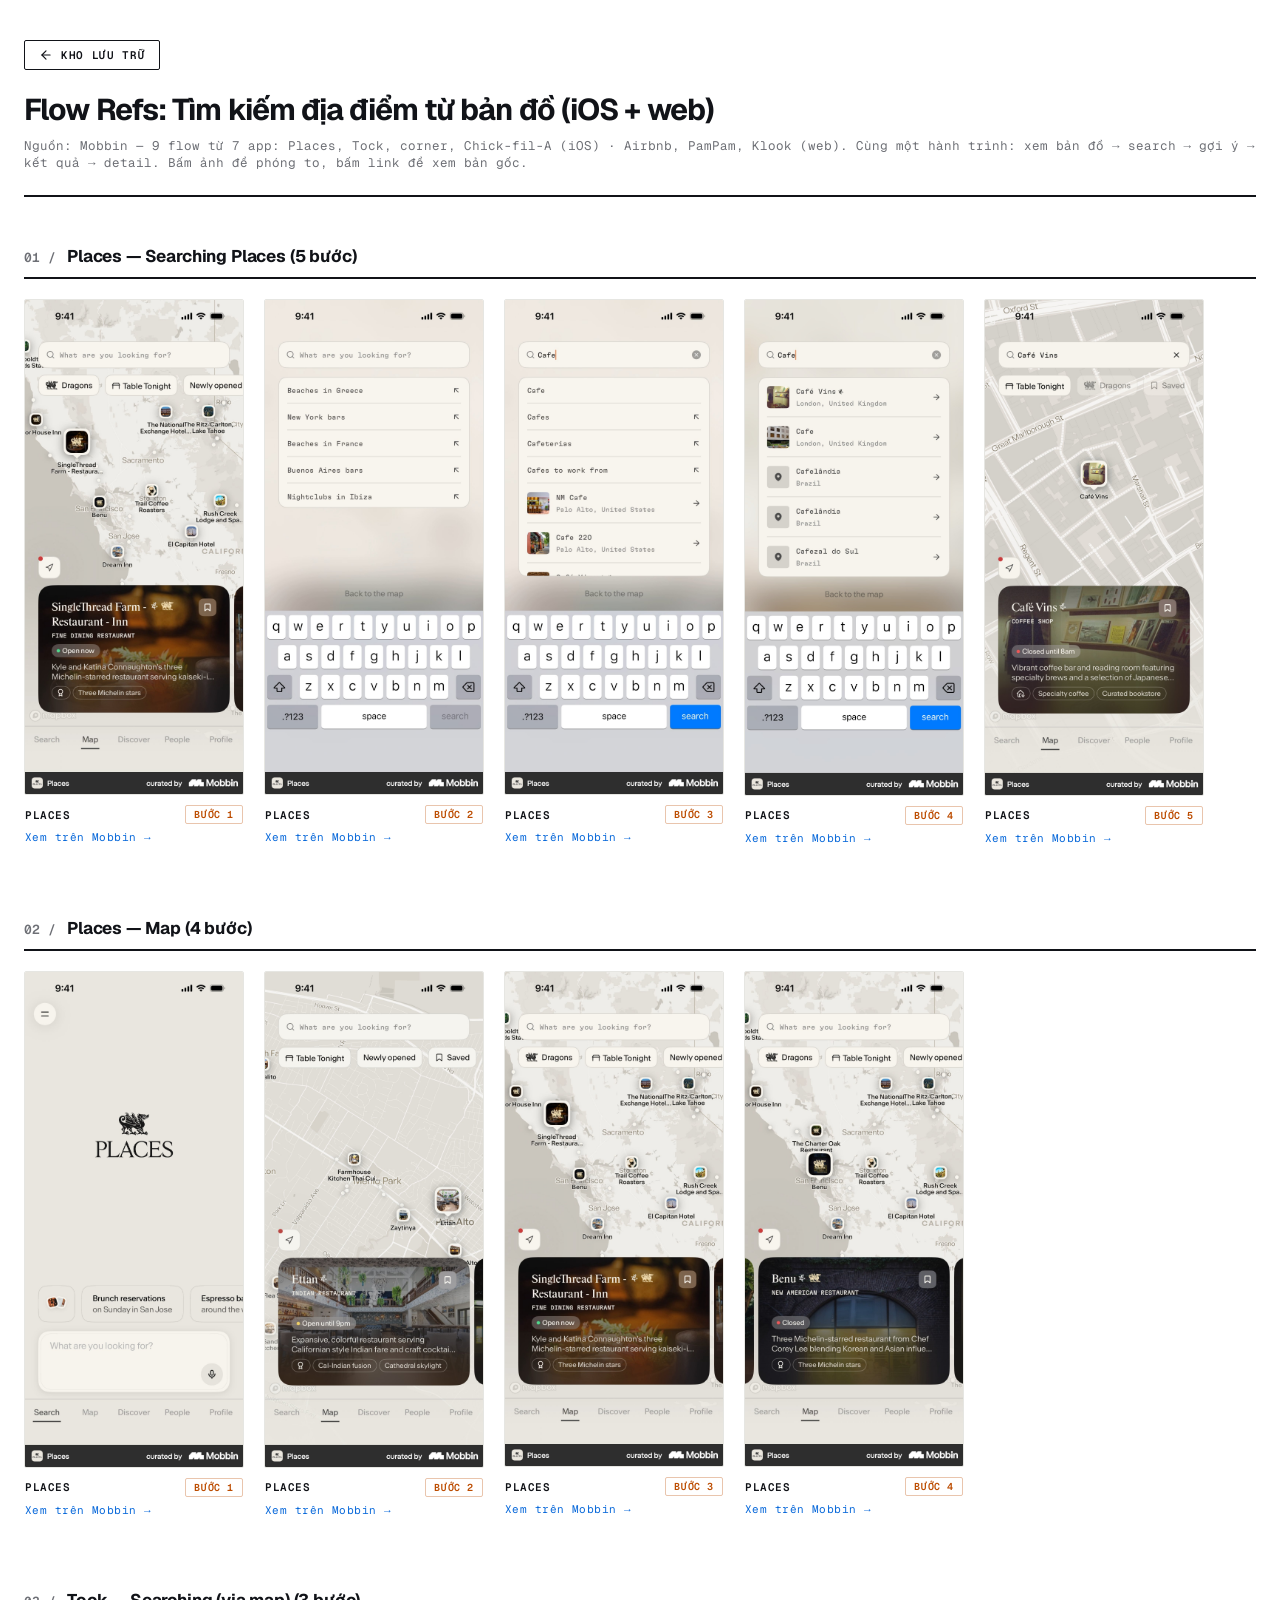
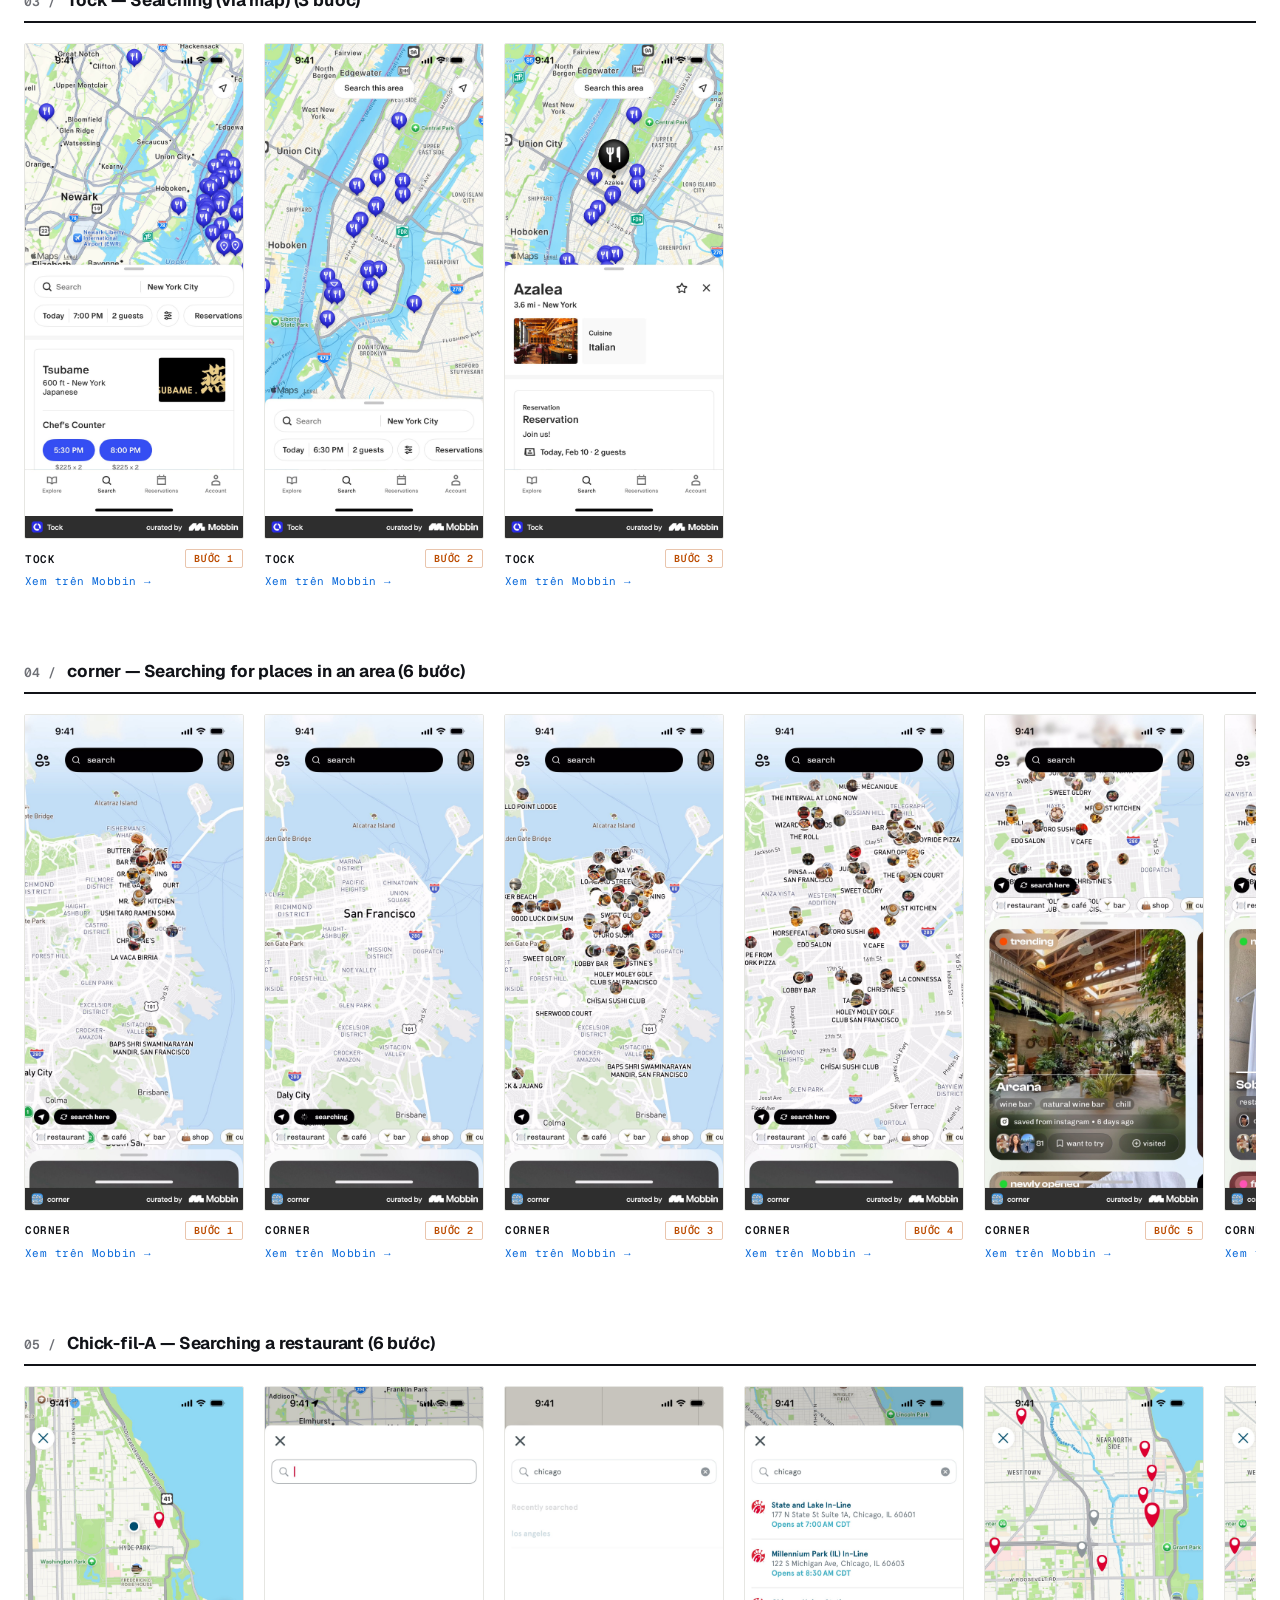
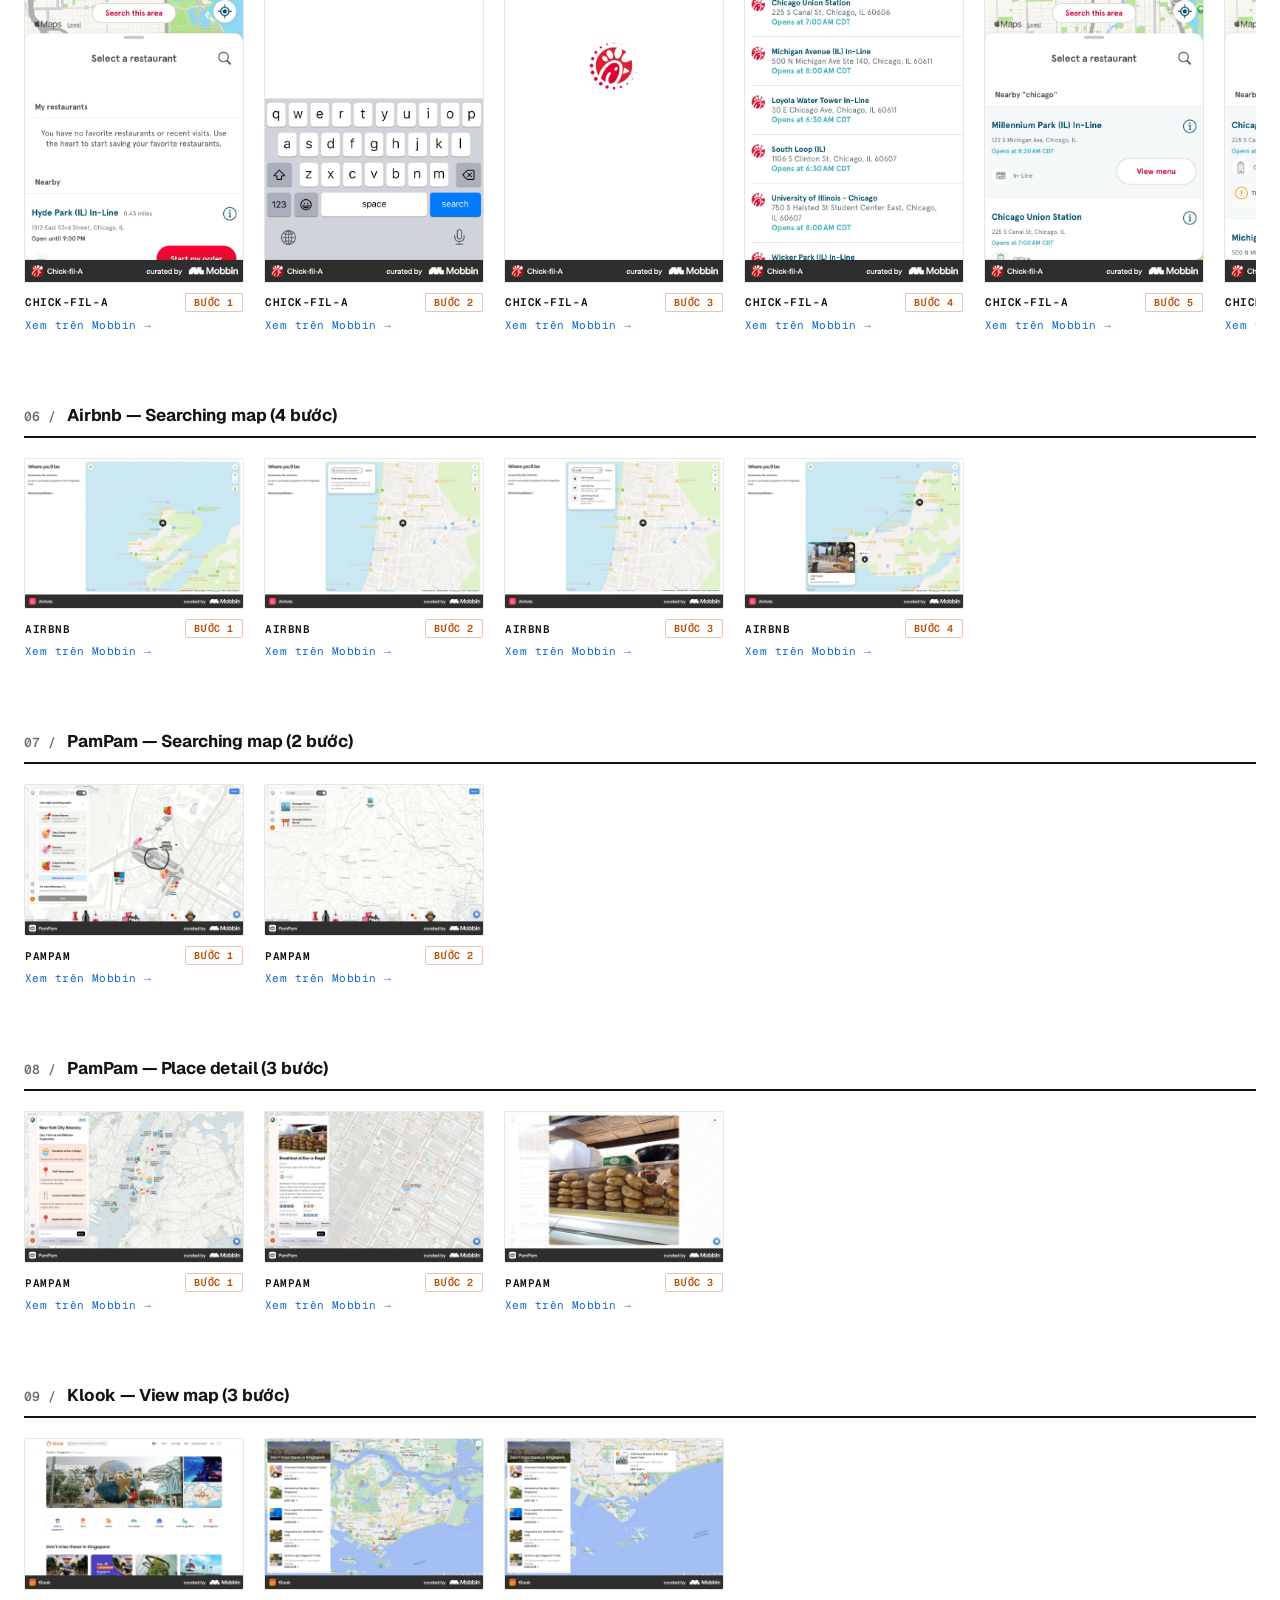
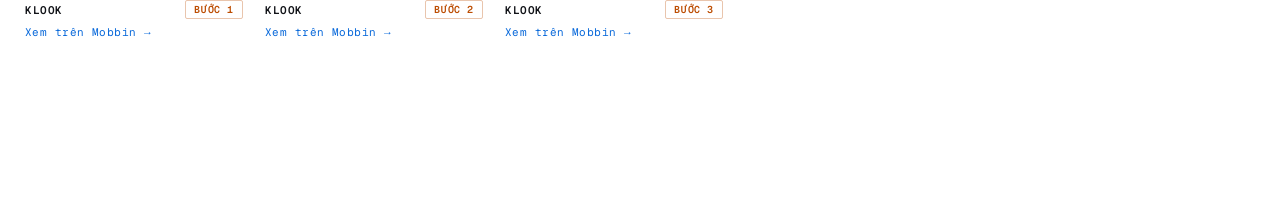
==== research/places-map-search.html @ 74c53319 "Final state — reference for step-by-step teaching branches Working Mobbin/component.gallery research" ====
<!doctype html>
<html lang="vi">
<head>
<meta charset="UTF-8" />
<title>Flow Refs: Tìm kiếm địa điểm từ bản đồ</title>
<meta name="viewport" content="width=device-width, initial-scale=1" />
<link rel="stylesheet" href="../assets/gallery.css" />
</head>
<body>
<header>
  <a class="back-link" href="../index.html"><svg class="icon" viewBox="0 0 24 24" width="14" height="14" fill="none" stroke="currentColor" stroke-width="2" stroke-linecap="round" stroke-linejoin="round" aria-hidden="true"><path d="m12 19-7-7 7-7"/><path d="M19 12H5"/></svg>Kho lưu trữ</a>
  <h1 id="page-title"></h1>
  <p id="page-subtitle"></p>
</header>
<main id="app"></main>

<script src="../assets/gallery.js"></script>
<script>
const DATA = {
  title: "Flow Refs: Tìm kiếm địa điểm từ bản đồ (iOS + web)",
  subtitle: "Nguồn: Mobbin — 9 flow từ 7 app: Places, Tock, corner, Chick-fil-A (iOS) · Airbnb, PamPam, Klook (web). Cùng một hành trình: xem bản đồ → search → gợi ý → kết quả → detail. Bấm ảnh để phóng to, bấm link để xem bản gốc.",
  sections: [
    {
      name: "Places — Searching Places (5 bước)",
      layout: "flow",
      items: [
        {
          app: "Places",
          platform: "ios",
          step: 1,
          image: "../assets/shots/places-map-search/01.webp",
          sourceImage: "https://mobbin.com/api/mcp/short/l3mSM3jq",
          url: "https://mobbin.com/flows/64e98700-11fe-4926-b935-60de08c0e195",
          alt: "Tab Map (California): search bar nổi trên bản đồ, chip filter (Dragons, Table Tonight, Newly opened), pin POI là ảnh thu nhỏ (nhà hàng, khách sạn, lodge), pin đang chọn phóng to, detail card SingleThread Farm (Open now, chip Three Michelin stars)"
        },
        {
          app: "Places",
          platform: "ios",
          step: 2,
          image: "../assets/shots/places-map-search/02.webp",
          sourceImage: "https://mobbin.com/api/mcp/short/1I5GxFfe",
          url: "https://mobbin.com/flows/64e98700-11fe-4926-b935-60de08c0e195",
          alt: "Bấm search (query trống): empty state gợi ý truy vấn kiểu du lịch (Beaches in Greece, New York bars, Nightclubs in Ibiza…), link «Back to the map», bàn phím hiện"
        },
        {
          app: "Places",
          platform: "ios",
          step: 3,
          image: "../assets/shots/places-map-search/03.webp",
          sourceImage: "https://mobbin.com/api/mcp/short/NM0ufIzV",
          url: "https://mobbin.com/flows/64e98700-11fe-4926-b935-60de08c0e195",
          alt: "Gõ «Cafe»: autocomplete chia 2 nhóm — hoàn tất truy vấn (Cafe, Cafes, Cafeterias, Cafes to work from) và địa điểm cụ thể có ảnh + địa chỉ (NM Cafe, Cafe 220 — Palo Alto)"
        },
        {
          app: "Places",
          platform: "ios",
          step: 4,
          image: "../assets/shots/places-map-search/04.webp",
          sourceImage: "https://mobbin.com/api/mcp/short/FET4WwEg",
          url: "https://mobbin.com/flows/64e98700-11fe-4926-b935-60de08c0e195",
          alt: "Tiếp tục gõ: kết quả place toàn cầu (Café Vins London, Cafe London, Cafelândia Brazil…) — place chưa có ảnh minh bạch bằng icon pin xám"
        },
        {
          app: "Places",
          platform: "ios",
          step: 5,
          image: "../assets/shots/places-map-search/05.webp",
          sourceImage: "https://mobbin.com/api/mcp/short/9Pf2R7ZT",
          url: "https://mobbin.com/flows/64e98700-11fe-4926-b935-60de08c0e195",
          alt: "Chọn Café Vins → map zoom về London, 1 pin ảnh duy nhất giữa map, detail card: COFFEE SHOP, Closed until 8am, mô tả, chip đặc điểm (Specialty coffee, Curated bookstore)"
        }
      ]
    },
    {
      name: "Places — Map (4 bước)",
      layout: "flow",
      items: [
        {
          app: "Places",
          platform: "ios",
          step: 1,
          image: "../assets/shots/places-map-search/06.webp",
          sourceImage: "https://mobbin.com/api/mcp/short/lXLiEimD",
          url: "https://mobbin.com/flows/00810ee1-3b0d-41d0-b5a5-5fd1883a571b",
          alt: "Tab Search của Places: logo chữ + rồng, chip gợi ý truy vấn (ảnh mini, «Brunch reservations on Sunday in San Jose», «Espresso bar…»), ô search lớn «What are you looking for?» kèm nút mic, tab dưới: Search / Map / Discover / People / Profile"
        },
        {
          app: "Places",
          platform: "ios",
          step: 2,
          image: "../assets/shots/places-map-search/07.webp",
          sourceImage: "https://mobbin.com/api/mcp/short/L6SNA5v4",
          url: "https://mobbin.com/flows/00810ee1-3b0d-41d0-b5a5-5fd1883a571b",
          alt: "Tab Map (Palo Alto): search bar nổi + chip Table Tonight / Newly opened / Saved, pin POI dạng ảnh thu nhỏ (Farmhouse Kitchen, Zaytinya), pin Ettan đang chọn phóng to, detail card Ettan (INDIAN RESTAURANT, Open until 9pm, chip Cal-Indian fusion / Cathedral skylight, bookmark)"
        },
        {
          app: "Places",
          platform: "ios",
          step: 3,
          image: "../assets/shots/places-map-search/08.webp",
          sourceImage: "https://mobbin.com/api/mcp/short/wDoM07iT",
          url: "https://mobbin.com/flows/00810ee1-3b0d-41d0-b5a5-5fd1883a571b",
          alt: "Map California: search bar, chip filter (Dragons, Table Tonight, Newly opened), pin POI ảnh thu nhỏ rải khắp vùng, detail card SingleThread Farm (Open now, chip Three Michelin stars) — cùng màn mở đầu flow Searching Places"
        },
        {
          app: "Places",
          platform: "ios",
          step: 4,
          image: "../assets/shots/places-map-search/09.webp",
          sourceImage: "https://mobbin.com/api/mcp/short/fX8eM3Al",
          url: "https://mobbin.com/flows/00810ee1-3b0d-41d0-b5a5-5fd1883a571b",
          alt: "Zoom out toàn California: pin ảnh từ Lake Tahoe tới vịnh SF (Harbor House Inn, The Ritz-Carlton Lake Tahoe, Rush Creek Lodge, El Capitan Hotel, Dream Inn…), pin Benu đang chọn (logo rồng), detail card Benu (NEW AMERICAN RESTAURANT, Closed, Three Michelin stars, bookmark)"
        }
      ]
    },
    {
      name: "Tock — Searching (via map) (3 bước)",
      layout: "flow",
      items: [
        {
          app: "Tock",
          platform: "ios",
          step: 1,
          image: "../assets/shots/places-map-search/10.webp",
          sourceImage: "https://mobbin.com/api/mcp/short/1W5UUc0L",
          url: "https://mobbin.com/flows/f788e41e-d5b1-4ad5-93d6-ffa99e0123e7",
          alt: "Map New York (Tock — app đặt bàn): pin xanh nhà hàng dày quanh Lower Manhattan/Jersey City, card đặt bàn Tsubame — Chef's Counter (500 Warren, New York) ở đáy"
        },
        {
          app: "Tock",
          platform: "ios",
          step: 2,
          image: "../assets/shots/places-map-search/11.webp",
          sourceImage: "https://mobbin.com/api/mcp/short/y11YO5vo",
          url: "https://mobbin.com/flows/f788e41e-d5b1-4ad5-93d6-ffa99e0123e7",
          alt: "Search trên map: search bar + filter Today · 6:30 PM · 2 guests · Reservations ở đáy, pill «Search this area» nổi trên map, pin vẫn hiện"
        },
        {
          app: "Tock",
          platform: "ios",
          step: 3,
          image: "../assets/shots/places-map-search/12.webp",
          sourceImage: "https://mobbin.com/api/mcp/short/ZtoQxNKE",
          url: "https://mobbin.com/flows/f788e41e-d5b1-4ad5-93d6-ffa99e0123e7",
          alt: "Chọn pin → detail Azalea (3.6 mi · New York, Cuisine: Italian) đè lên map: ảnh, block Reservation (Today, Feb 10 · 2 guests), pin đang chọn thành icon dao nĩa đen"
        }
      ]
    },
    {
      name: "corner — Searching for places in an area (6 bước)",
      layout: "flow",
      items: [
        {
          app: "corner",
          platform: "ios",
          step: 1,
          image: "../assets/shots/places-map-search/13.webp",
          sourceImage: "https://mobbin.com/api/mcp/short/5Gb4Em8N",
          url: "https://mobbin.com/flows/9a8a611c-986f-4cc1-86ce-362d0da15252",
          alt: "Map San Francisco (corner): search bar đen nổi trên map, pill «searching» có spinner (tự search theo vùng đang xem), chip category dưới đáy: restaurant / café / bar / shop / cultural"
        },
        {
          app: "corner",
          platform: "ios",
          step: 2,
          image: "../assets/shots/places-map-search/14.webp",
          sourceImage: "https://mobbin.com/api/mcp/short/UmDNsNUs",
          url: "https://mobbin.com/flows/9a8a611c-986f-4cc1-86ce-362d0da15252",
          alt: "Map phủ kín pin ảnh tròn của quán (Good Luck Dim Sum, Sweet Glory, Utoro Sushi, Lobby Bar, Chīsai Sushi Club…), cụm dày chồng lên nhau ở trung tâm, vẫn còn chip category đáy"
        },
        {
          app: "corner",
          platform: "ios",
          step: 3,
          image: "../assets/shots/places-map-search/15.webp",
          sourceImage: "https://mobbin.com/api/mcp/short/uvkv9Evk",
          url: "https://mobbin.com/flows/9a8a611c-986f-4cc1-86ce-362d0da15252",
          alt: "Zoom vào trung tâm SF: pin ảnh dày đặc kèm tên quán (The Interval at Long Now, Mister Jiu's Kitchen, La Connessa, Christine's…), pill «search here» hiện khi đã leo khỏi vùng kết quả"
        },
        {
          app: "corner",
          platform: "ios",
          step: 4,
          image: "../assets/shots/places-map-search/16.webp",
          sourceImage: "https://mobbin.com/api/mcp/short/5K2J5ekw",
          url: "https://mobbin.com/flows/9a8a611c-986f-4cc1-86ce-362d0da15252",
          alt: "Pan ra rìa (Daly City): map trống pin, pill «searching» spinner chạy lại — tự tìm theo vùng map vừa di chuyển tới"
        },
        {
          app: "corner",
          platform: "ios",
          step: 5,
          image: "../assets/shots/places-map-search/17.webp",
          sourceImage: "https://mobbin.com/api/mcp/short/Qvrdq1iS",
          url: "https://mobbin.com/flows/9a8a611c-986f-4cc1-86ce-362d0da15252",
          alt: "Chạm khu vực pin → bottom sheet lật thành feed card ảnh lớn: Arcana (badge trending, tag wine bar / natural wine bar / chill, «saved from instagram · 6 days ago», 81 người lưu, nút want to try / visited), map + «search here» còn trên đầu"
        },
        {
          app: "corner",
          platform: "ios",
          step: 6,
          image: "../assets/shots/places-map-search/18.webp",
          sourceImage: "https://mobbin.com/api/mcp/short/VahTy4Il",
          url: "https://mobbin.com/flows/9a8a611c-986f-4cc1-86ce-362d0da15252",
          alt: "Vuốt ngang feed: card Sobakatsu (badge newly opened, tag restaurant, «discovered by stokebuilder · last week», 92 lượt lưu, want to try / visited), card kế tiếp «from friends» hé bên phải"
        }
      ]
    },
    {
      name: "Chick-fil-A — Searching a restaurant (6 bước)",
      layout: "flow",
      items: [
        {
          app: "Chick-fil-A",
          platform: "ios",
          step: 1,
          image: "../assets/shots/places-map-search/19.webp",
          sourceImage: "https://mobbin.com/api/mcp/short/yKggWPRk",
          url: "https://mobbin.com/flows/6e93bf2c-daaa-4278-b119-e0283d33b4b6",
          alt: "Map Hyde Park, Chicago: pill «Search this area» + nút locate, bottom sheet «Select a restaurant» — My restaurants (empty: dùng trái tim để lưu quán quen), Nearby: Hyde Park (IL) In-Line — 0.43 miles, Open until 9:00 PM, nút đỏ Start my order"
        },
        {
          app: "Chick-fil-A",
          platform: "ios",
          step: 2,
          image: "../assets/shots/places-map-search/20.webp",
          sourceImage: "https://mobbin.com/api/mcp/short/1xaNdnwu",
          url: "https://mobbin.com/flows/6e93bf2c-daaa-4278-b119-e0283d33b4b6",
          alt: "Bấm search: ô tìm kiếm trống + bàn phím đè lên sheet, map vẫn lộ phía sau"
        },
        {
          app: "Chick-fil-A",
          platform: "ios",
          step: 3,
          image: "../assets/shots/places-map-search/21.webp",
          sourceImage: "https://mobbin.com/api/mcp/short/voKQ21m3",
          url: "https://mobbin.com/flows/6e93bf2c-daaa-4278-b119-e0283d33b4b6",
          alt: "Gõ «chicago»: state đang tải — logo Chick-fil-A giữa màn, query trong ô search, chưa có kết quả"
        },
        {
          app: "Chick-fil-A",
          platform: "ios",
          step: 4,
          image: "../assets/shots/places-map-search/22.webp",
          sourceImage: "https://mobbin.com/api/mcp/short/pbZiLTtT",
          url: "https://mobbin.com/flows/6e93bf2c-daaa-4278-b119-e0283d33b4b6",
          alt: "Kết quả: danh sách chi nhánh Chicago (State and Lake In-Line, Millennium Park, Union Station, Michigan Avenue, Loyola Water Tower, South Loop, University of Illinois, Wicker Park) — mỗi dòng địa chỉ + giờ «Opens at … CDT»"
        },
        {
          app: "Chick-fil-A",
          platform: "ios",
          step: 5,
          image: "../assets/shots/places-map-search/23.webp",
          sourceImage: "https://mobbin.com/api/mcp/short/Ab2YtBvZ",
          url: "https://mobbin.com/flows/6e93bf2c-daaa-4278-b119-e0283d33b4b6",
          alt: "Chọn pin trên map → sheet «Select a restaurant»: Millennium Park (IL) In-Line (địa chỉ, Opens at 8:30 AM CDT, loại In-Line) nổi bật với nút View menu; các chi nhánh khác bên dưới"
        },
        {
          app: "Chick-fil-A",
          platform: "ios",
          step: 6,
          image: "../assets/shots/places-map-search/24.webp",
          sourceImage: "https://mobbin.com/api/mcp/short/6BcViS9k",
          url: "https://mobbin.com/flows/6e93bf2c-daaa-4278-b119-e0283d33b4b6",
          alt: "Chọn nhầm pin xám (Chicago Union Station): tooltip «This restaurant does not offer Chick-fil-A One®» trên map + banner cảnh báo vàng ngay trong card — state xử lý place không khả dụng"
        }
      ]
    },
    {
      name: "Airbnb — Searching map (4 bước)",
      layout: "flow",
      items: [
        {
          app: "Airbnb",
          platform: "web",
          step: 1,
          image: "../assets/shots/places-map-search/25.webp",
          sourceImage: "https://mobbin.com/api/mcp/short/2VyDd7ys",
          url: "https://mobbin.com/flows/06a328b8-1986-4745-964d-59560bc5710c",
          alt: "«Where you'll be» (web): map zoom rộng thấy Nusa Lembongan + Ceningan + Penida (Bali) — pin nhà tròn đen ở Jungutbatu, nhãn POI theo loại (cafe/restaurant cam, beach xanh, photo point tím), panel trái: mô tả khu vực + Show Host guidebook, control zoom/locate phải"
        },
        {
          app: "Airbnb",
          platform: "web",
          step: 2,
          image: "../assets/shots/places-map-search/26.webp",
          sourceImage: "https://mobbin.com/api/mcp/short/01CXUzlG",
          url: "https://mobbin.com/flows/06a328b8-1986-4745-964d-59560bc5710c",
          alt: "Bấm search trên map: popup «Find a place or address» + Cancel, empty state «Find a place on the map» (thêm restaurant/landmark vào map để tham khảo); map zoom vào street-level quanh nhà"
        },
        {
          app: "Airbnb",
          platform: "web",
          step: 3,
          image: "../assets/shots/places-map-search/27.webp",
          sourceImage: "https://mobbin.com/api/mcp/short/WECLJ2t0",
          url: "https://mobbin.com/flows/06a328b8-1986-4745-964d-59560bc5710c",
          alt: "Gõ «cafe»: popup gợi ý place (Cafe Pandan — Jungutbatu, Café del Mar — Canggu, Cafe Pantai Nusa Lembongan) với icon loại hình + địa chỉ, map phía sau vẫn sync nhãn quán"
        },
        {
          "app": "Airbnb",
          "platform": "web",
          step: 4,
          image: "../assets/shots/places-map-search/28.webp",
          sourceImage: "https://mobbin.com/api/mcp/short/8k2VWe3t",
          url: "https://mobbin.com/flows/06a328b8-1986-4745-964d-59560bc5710c",
          alt: "Chọn Cafe Pandan → card ảnh có carousel nổi trên map: tên + loại Cafe + địa chỉ, pill «15 min» ô tô, đường chấm từ pin nhà tới quán, nút đóng + mũi tên ảnh tiếp"
        }
      ]
    },
    {
      name: "PamPam — Searching map (2 bước)",
      layout: "flow",
      items: [
        {
          app: "PamPam",
          platform: "web",
          step: 1,
          image: "../assets/shots/places-map-search/32.webp",
          sourceImage: "https://mobbin.com/api/mcp/short/PrLsrhBW",
          url: "https://mobbin.com/flows/e0044ab9-d01f-4d55-aa6a-a1f5052acf76",
          alt: "Map itinerary Tokyo (PamPam): panel trái là section «late night snacking spots» (Ichiran Ramen, Tokyu Plaza Harajuku, Gindaco, Marion Crepes — icon emoji + mô tả), map bên phải sync pin emoji đánh số + đường đi chấm kèm mốc «4 mins», ghi chú vẽ tay «busy street», toolbar vẽ ở đáy"
        },
        {
          app: "PamPam",
          platform: "web",
          step: 2,
          image: "../assets/shots/places-map-search/33.webp",
          sourceImage: "https://mobbin.com/api/mcp/short/KqB0rMC2",
          url: "https://mobbin.com/flows/e0044ab9-d01f-4d55-aa6a-a1f5052acf76",
          alt: "Search «kawa» trong map: kết quả hiện trong panel (Kawagoe Street — Stroll around and eat lunch, Kawagoe Hikawa Shrine), map zoom rộng vùng Saitama với 1 pin Kawagoe Street"
        }
      ]
    },
    {
      name: "PamPam — Place detail (3 bước)",
      layout: "flow",
      items: [
        {
          app: "PamPam",
          platform: "web",
          step: 1,
          image: "../assets/shots/places-map-search/29.webp",
          sourceImage: "https://mobbin.com/api/mcp/short/qHEWTrIE",
          url: "https://mobbin.com/flows/d419fcb9-eb89-487c-b56f-b9c656d24da1",
          alt: "Itinerary «New York City — Day 1: Arrival and Midtown Exploration»: panel trái timeline spots (Breakfast at Ess-a-Bagel, Visit Times Square, Lunch at Junior's…), map NYC phải hiển thị pin emoji + nhãn tương ứng, ô hỏi AI «Ask Pam» ở đáy panel"
        },
        {
          app: "PamPam",
          platform: "web",
          step: 2,
          image: "../assets/shots/places-map-search/30.webp",
          sourceImage: "https://mobbin.com/api/mcp/short/Mw8QP9QV",
          url: "https://mobbin.com/flows/d419fcb9-eb89-487c-b56f-b9c656d24da1",
          alt: "Bấm 1 spot → panel chuyển thành detail Ess-a-Bagel: ảnh, địa chỉ, link Google, mô tả, so sánh đánh giá Tourists vs Locals (Foodies approved / Crowded), CTA Plan a trip / Things to do near / More like this; map giữ nguyên context quanh quán"
        },
        {
          app: "PamPam",
          platform: "web",
          step: 3,
          image: "../assets/shots/places-map-search/31.webp",
          sourceImage: "https://mobbin.com/api/mcp/short/wubCeUAE",
          url: "https://mobbin.com/flows/d419fcb9-eb89-487c-b56f-b9c656d24da1",
          alt: "Bấm ảnh → lightbox ảnh fullscreen (quầy bagel), nền mờ lộ detail phía sau, nút đóng góc phải"
        }
      ]
    },
    {
      name: "Klook — View map (3 bước)",
      layout: "flow",
      items: [
        {
          app: "Klook",
          platform: "web",
          step: 1,
          image: "../assets/shots/places-map-search/34.webp",
          sourceImage: "https://mobbin.com/api/mcp/short/O82Nqbow",
          url: "https://mobbin.com/flows/cc4207f6-6677-42bb-9958-b44bd2e18aa1",
          alt: "Destination page Singapore (Klook web): hero ảnh Universal + nút mở map nhỏ góc phải, category tiles (Zoos & aquariums, Tours, Hotels, Car rentals, Cruises, Parks & gardens), «Don't miss these in Singapore» cards giá + deal"
        },
        {
          app: "Klook",
          platform: "web",
          step: 2,
          image: "../assets/shots/places-map-search/35.webp",
          sourceImage: "https://mobbin.com/api/mcp/short/PGuSMiia",
          url: "https://mobbin.com/flows/cc4207f6-6677-42bb-9958-b44bd2e18aa1",
          alt: "Bấm map → Google Maps fullscreen với panel «Don't miss these in Singapore»: top 5 trải nghiệm đánh số (Universal Studios, Gardens by the Bay, S.E.A. Aquarium, Singapore Zoo, Skyline Luge) mỗi card rating + reviews + lượt booked + giá US$; pin đỏ sync trên map"
        },
        {
          app: "Klook",
          platform: "web",
          step: 3,
          image: "../assets/shots/places-map-search/36.webp",
          sourceImage: "https://mobbin.com/api/mcp/short/c02tflKZ",
          url: "https://mobbin.com/flows/cc4207f6-6677-42bb-9958-b44bd2e18aa1",
          alt: "Chọn 1 điểm → popup ArtScience Museum at Marina Bay Sands: rating 4.7, 7,137 reviews, 300k+ booked, giá từ US$16.39, pin đỏ nổi trên map, panel top-5 vẫn mở bên trái"
        }
      ]
    }
  ]
};

MobbinGallery.render(DATA);
</script>
</body>
</html>
---- assets/gallery.css ----
/* ============================================================
   EDITORIAL — light only
   Nền trắng, góc gần vuông, typography đậm, nhãn mono,
   đề mục có số thứ tự + kẻ ngang đậm. Ảnh là ngôi sao.
   Áp dụng cho cả index.html (archive) và các trang research/.
   ============================================================ */
/* Geist (Vercel, SIL OFL) — tự host, subset latin + latin-ext + vietnamese.
   File woff2 trong assets/fonts/ (nguồn: @fontsource-variable/geist[-mono]). */
@font-face {
  font-family: "Geist Variable";
  font-style: normal;
  font-display: swap;
  font-weight: 100 900;
  src: url("fonts/geist-latin-wght-normal.woff2") format("woff2-variations");
  unicode-range: U+0000-00FF,U+0131,U+0152-0153,U+02BB-02BC,U+02C6,U+02DA,U+02DC,U+0304,U+0308,U+0329,U+2000-206F,U+20AC,U+2122,U+2191,U+2193,U+2212,U+2215,U+FEFF,U+FFFD;
}
@font-face {
  font-family: "Geist Variable";
  font-style: normal;
  font-display: swap;
  font-weight: 100 900;
  src: url("fonts/geist-latin-ext-wght-normal.woff2") format("woff2-variations");
  unicode-range: U+0100-02BA,U+02BD-02C5,U+02C7-02CC,U+02CE-02D7,U+02DD-02FF,U+0304,U+0308,U+0329,U+1D00-1DBF,U+1E00-1E9F,U+1EF2-1EFF,U+2020,U+20A0-20AB,U+20AD-20C0,U+2113,U+2C60-2C7F,U+A720-A7FF;
}
@font-face {
  font-family: "Geist Variable";
  font-style: normal;
  font-display: swap;
  font-weight: 100 900;
  src: url("fonts/geist-vietnamese-wght-normal.woff2") format("woff2-variations");
  unicode-range: U+0102-0103,U+0110-0111,U+0128-0129,U+0168-0169,U+01A0-01A1,U+01AF-01B0,U+0300-0301,U+0303-0304,U+0308-0309,U+0323,U+0329,U+1EA0-1EF9,U+20AB;
}
@font-face {
  font-family: "Geist Mono Variable";
  font-style: normal;
  font-display: swap;
  font-weight: 100 900;
  src: url("fonts/geist-mono-latin-wght-normal.woff2") format("woff2-variations");
  unicode-range: U+0000-00FF,U+0131,U+0152-0153,U+02BB-02BC,U+02C6,U+02DA,U+02DC,U+0304,U+0308,U+0329,U+2000-206F,U+20AC,U+2122,U+2191,U+2193,U+2212,U+2215,U+FEFF,U+FFFD;
}
@font-face {
  font-family: "Geist Mono Variable";
  font-style: normal;
  font-display: swap;
  font-weight: 100 900;
  src: url("fonts/geist-mono-latin-ext-wght-normal.woff2") format("woff2-variations");
  unicode-range: U+0100-02BA,U+02BD-02C5,U+02C7-02CC,U+02CE-02D7,U+02DD-02FF,U+0304,U+0308,U+0329,U+1D00-1DBF,U+1E00-1E9F,U+1EF2-1EFF,U+2020,U+20A0-20AB,U+20AD-20C0,U+2113,U+2C60-2C7F,U+A720-A7FF;
}
@font-face {
  font-family: "Geist Mono Variable";
  font-style: normal;
  font-display: swap;
  font-weight: 100 900;
  src: url("fonts/geist-mono-vietnamese-wght-normal.woff2") format("woff2-variations");
  unicode-range: U+0102-0103,U+0110-0111,U+0128-0129,U+0168-0169,U+01A0-01A1,U+01AF-01B0,U+0300-0301,U+0303-0304,U+0308-0309,U+0323,U+0329,U+1EA0-1EF9,U+20AB;
}
:root {
  --bg: #ffffff;
  --card-bg: #ffffff;
  --text: #111318;
  --text-muted: #6e7076;
  --border: #e6e6e2;
  --border-strong: #111318;
  --accent: #0969da;
  --badge-ios-text: #0969da;
  --badge-web-text: #1a7f37;
  --badge-step-text: #bc4c00;
  --badge-pinterest-text: #cf222e;
  --badge-cg-text: #0f766e;
  --report-chip-bg: #f6f6f4;
  --report-note-bg: #fffdf5;
  --report-note-border: #d4a72c;
  --sans: "Geist Variable", -apple-system, BlinkMacSystemFont, "Segoe UI", Helvetica, Arial, sans-serif;
  --mono: "Geist Mono Variable", ui-monospace, "SF Mono", "JetBrains Mono", Menlo, monospace;
}
* { box-sizing: border-box; }
/* Lucide inline icon — nhúng <svg class="icon"> trực tiếp trong HTML/JS */
.icon {
  fill: none;
  stroke: currentColor;
  stroke-width: 2;
  stroke-linecap: round;
  stroke-linejoin: round;
  flex-shrink: 0;
}
body {
  margin: 0;
  background: var(--bg);
  color: var(--text);
  font-family: var(--sans);
  padding: 40px 24px 96px;
}
header {
  max-width: 1300px;
  margin: 0 auto 48px;
  padding-bottom: 24px;
  border-bottom: 2px solid var(--border-strong);
}
.back-link {
  display: inline-flex;
  align-items: center;
  gap: 8px;
  font-family: var(--mono);
  font-size: 11px;
  font-weight: 600;
  text-transform: uppercase;
  letter-spacing: 0.06em;
  color: var(--text);
  background: var(--card-bg);
  border: 1px solid var(--border-strong);
  border-radius: 2px;
  padding: 7px 14px;
  text-decoration: none;
  cursor: pointer;
  margin-bottom: 20px;
  transition: background 0.15s ease, color 0.15s ease, transform 0.1s ease;
}
.back-link:hover { background: var(--border-strong); color: #fff; text-decoration: none; }
.back-link:active { transform: translateY(1px); }
h1 { font-size: 30px; font-weight: 700; margin: 0 0 8px; letter-spacing: -0.03em; }
header p { margin: 0; color: var(--text-muted); font-family: var(--mono); font-size: 12.5px; }

.section { max-width: 1300px; margin: 0 auto 64px; counter-increment: sec; }
.section-title {
  font-size: 17px;
  font-weight: 700;
  letter-spacing: -0.01em;
  color: var(--text);
  margin: 0 0 20px;
  padding-bottom: 10px;
  border-bottom: 2px solid var(--border-strong);
}
/* số thứ tự section — chỉ trên trang research (main#app) */
main#app .section .section-title::before {
  content: counter(sec, decimal-leading-zero) " / ";
  font-family: var(--mono);
  font-size: 13px;
  font-weight: 600;
  color: var(--text-muted);
  margin-right: 4px;
}

.grid {
  display: grid;
  grid-template-columns: repeat(auto-fill, minmax(280px, 1fr));
  gap: 32px 28px;
}
/* used for ordered flow steps: horizontal scroll strip instead of wrapping grid */
.grid.flow-strip {
  display: flex;
  overflow-x: auto;
  gap: 20px;
  padding-bottom: 8px;
}
.grid.flow-strip .card {
  flex: 0 0 220px;
}

.card {
  display: flex;
  flex-direction: column;
  gap: 10px;
}
.card-img-wrap {
  border-radius: 2px;
  border: 1px solid var(--border);
  overflow: hidden;
  cursor: pointer;
  position: relative;
  background: #fafaf9;
  transition: transform 0.2s ease, box-shadow 0.2s ease, border-color 0.2s ease;
  transform-origin: center;
}
.card-img-wrap:hover,
.card-img-wrap:focus-visible {
  transform: scale(1.06);
  border-color: var(--border-strong);
  box-shadow: 0 14px 32px rgba(17, 19, 24, 0.14);
  z-index: 5;
  outline: none;
}
.card-img-wrap img {
  width: 100%;
  height: auto;
  display: block;
}
.card-info { display: flex; flex-direction: column; gap: 6px; padding: 0 1px; }
.card-top-row { display: flex; align-items: center; justify-content: space-between; gap: 6px; }
.app-name {
  font-family: var(--mono);
  font-size: 11px;
  font-weight: 600;
  text-transform: uppercase;
  letter-spacing: 0.05em;
  white-space: nowrap;
  overflow: hidden;
  text-overflow: ellipsis;
}
.badge {
  font-family: var(--mono);
  font-size: 10px;
  font-weight: 600;
  text-transform: uppercase;
  letter-spacing: 0.06em;
  padding: 2px 8px;
  border-radius: 2px;
  border: 1px solid color-mix(in srgb, currentColor 32%, transparent);
  background: transparent;
  flex-shrink: 0;
}
.badge.ios { color: var(--badge-ios-text); }
.badge.web { color: var(--badge-web-text); }
.badge.step { color: var(--badge-step-text); }
.badge.pinterest { color: var(--badge-pinterest-text); }
.badge.cg { color: var(--badge-cg-text); }
.card a.view-link {
  font-family: var(--mono);
  font-size: 11px;
  letter-spacing: 0.04em;
  color: var(--accent);
  text-decoration: none;
}
.card a.view-link:hover { text-decoration: underline; }
.empty {
  font-family: var(--mono);
  font-size: 13px;
  color: var(--text-muted);
  padding: 40px;
  text-align: center;
  border: 1px dashed var(--border);
  border-radius: 2px;
}

/* component report (component-research) — render từ DATA.report trong gallery.js */
.report { max-width: 980px; margin: 0 auto 64px; }
.report-tldr {
  background: var(--card-bg);
  border: 1px solid var(--border);
  border-left: 3px solid var(--border-strong);
  padding: 16px 20px;
  border-radius: 0 2px 2px 0;
  margin: 0 0 12px;
  font-size: 16px;
}
.report h2 {
  font-size: 20px;
  font-weight: 700;
  letter-spacing: -0.02em;
  margin: 36px 0 12px;
  padding-bottom: 8px;
  border-bottom: 1px solid var(--border);
  display: flex;
  gap: 10px;
  align-items: center;
}
.report h2 .q {
  font-family: var(--mono);
  color: #fff;
  background: var(--border-strong);
  font-size: 11px;
  font-weight: 700;
  border-radius: 2px;
  padding: 3px 9px;
  line-height: 1.4;
  flex-shrink: 0;
}
.report table { width: 100%; border-collapse: collapse; margin: 12px 0; font-size: 14px; }
.report th, .report td { border: 1px solid var(--border); padding: 9px 12px; text-align: left; vertical-align: top; }
.report th {
  background: var(--report-chip-bg);
  font-family: var(--mono);
  font-size: 10.5px;
  text-transform: uppercase;
  letter-spacing: 0.08em;
  color: var(--text-muted);
}
.report ul { padding-left: 20px; margin: 8px 0; }
.report li { margin: 6px 0; font-size: 14.5px; }
.report li::marker { color: var(--accent); }
.report .src {
  display: inline-block;
  font-family: var(--mono);
  background: var(--card-bg);
  color: var(--text-muted);
  border: 1px solid var(--border);
  border-radius: 2px;
  padding: 0 6px;
  font-size: 10.5px;
  font-weight: 600;
  vertical-align: 2px;
  white-space: nowrap;
}
.report p { font-size: 14.5px; }
.report code {
  background: var(--report-chip-bg);
  border: 1px solid var(--border);
  border-radius: 2px;
  padding: 1px 6px;
  font-size: 13px;
  font-family: var(--mono);
}
.group-label { font-weight: 700; margin: 16px 0 2px; font-size: 14.5px; }
.dist-bar { display: flex; align-items: center; gap: 10px; margin: 5px 0; font-size: 14px; }
.dist-name {
  width: 150px; flex-shrink: 0;
  font-family: var(--mono);
  font-size: 12px;
  overflow: hidden; text-overflow: ellipsis; white-space: nowrap;
}
.dist-track { flex: 1; background: var(--card-bg); border: 1px solid var(--border); border-radius: 0; height: 18px; overflow: hidden; }
.dist-fill { background: var(--border-strong); height: 100%; border-radius: 0; }
.dist-n { width: 40px; text-align: right; color: var(--text-muted); font-family: var(--mono); font-size: 12px; flex-shrink: 0; }
.camp { display: grid; grid-template-columns: repeat(auto-fit, minmax(220px, 1fr)); gap: 12px; margin: 14px 0; }
.camp-card { background: var(--card-bg); border: 1px solid var(--border); border-radius: 2px; padding: 12px 16px; }
.camp-card b { color: var(--accent); }
.camp-card .ds { color: var(--text-muted); font-size: 13px; margin-top: 4px; }
.report-note {
  background: var(--report-note-bg);
  border: 1px solid color-mix(in srgb, var(--report-note-border) 40%, transparent);
  border-left: 3px solid var(--report-note-border);
  border-radius: 0 2px 2px 0;
  padding: 12px 16px;
  font-size: 13.5px;
  margin: 16px 0;
}
.sources {
  max-width: 980px;
  margin: 0 auto 64px;
  padding-top: 20px;
  border-top: 2px solid var(--border-strong);
  color: var(--text-muted);
  font-size: 13px;
}
.sources ul { padding-left: 20px; margin: 8px 0 0; }
.sources a { color: var(--accent); text-decoration: none; }
.sources a:hover { text-decoration: underline; }

.lightbox {
  position: fixed;
  inset: 0;
  background: rgba(12, 13, 15, 0.94);
  display: flex;
  align-items: center;
  justify-content: center;
  opacity: 0;
  pointer-events: none;
  transition: opacity 0.2s ease;
  z-index: 200;
}
.lightbox.show { opacity: 1; pointer-events: auto; }
.lightbox-img {
  max-width: 90vw;
  max-height: 85vh;
  object-fit: contain;
  border-radius: 2px;
  box-shadow: 0 20px 60px rgba(0, 0, 0, 0.5);
}
.lightbox-close,
.lightbox-prev,
.lightbox-next {
  position: absolute;
  background: rgba(255, 255, 255, 0.1);
  border: 1px solid rgba(255, 255, 255, 0.25);
  color: #fff;
  border-radius: 2px;
  cursor: pointer;
  display: flex;
  align-items: center;
  justify-content: center;
  line-height: 1;
  transition: background 0.15s ease;
}
.lightbox-close:hover,
.lightbox-prev:hover,
.lightbox-next:hover { background: rgba(255, 255, 255, 0.22); }
.lightbox-close { top: 20px; right: 24px; width: 40px; height: 40px; }
.lightbox-close svg { width: 20px; height: 20px; }
.lightbox-prev,
.lightbox-next { top: 50%; transform: translateY(-50%); width: 48px; height: 48px; }
.lightbox-prev svg,
.lightbox-next svg { width: 24px; height: 24px; }
.lightbox-prev { left: 24px; }
.lightbox-next { right: 24px; }
.lightbox-caption {
  position: absolute;
  bottom: 24px;
  left: 50%;
  transform: translateX(-50%);
  display: flex;
  align-items: center;
  gap: 14px;
  color: #fff;
  font-family: var(--mono);
  font-size: 12px;
  background: rgba(12, 13, 15, 0.6);
  border: 1px solid rgba(255, 255, 255, 0.18);
  padding: 8px 16px;
  border-radius: 2px;
  max-width: 80vw;
}
.lightbox-app { font-weight: 600; white-space: nowrap; overflow: hidden; text-overflow: ellipsis; }
.lightbox-link { color: #8ec1ff; text-decoration: none; flex-shrink: 0; }
.lightbox-link:hover { text-decoration: underline; }
body.lightbox-open { overflow: hidden; }

/* archive index page */
.archive-collection { max-width: 1300px; margin: 0 auto 56px; }
.archive-grid {
  display: grid; grid-template-columns: repeat(auto-fill, minmax(260px, 1fr)); gap: 24px;
}
.archive-card {
  position: relative;
  background: var(--card-bg);
  border: 1px solid var(--border);
  border-radius: 2px;
  overflow: hidden; text-decoration: none; color: inherit; display: flex; flex-direction: column;
  transition: transform 0.15s ease, box-shadow 0.15s ease, border-color 0.15s ease;
}
.archive-card:hover {
  transform: translateY(-2px);
  border-color: var(--border-strong);
  box-shadow: 0 10px 28px rgba(17, 19, 24, 0.1);
}
.archive-delete-btn {
  position: absolute; top: 8px; right: 8px; z-index: 2;
  width: 24px; height: 24px; border-radius: 2px; border: none;
  background: rgba(17, 19, 24, 0.78); color: #fff; font-size: 12px; line-height: 1;
  cursor: pointer; display: flex; align-items: center; justify-content: center;
  opacity: 0; transition: opacity 0.15s ease, background 0.15s ease;
}
.archive-card:hover .archive-delete-btn { opacity: 1; }
.archive-delete-btn:hover { background: #cf222e; }
.restore-hint {
  max-width: 1300px; margin: -24px auto 48px;
  font-family: var(--mono);
  font-size: 11px; color: var(--text-muted); text-align: right;
}
.restore-hint a { color: var(--accent); text-decoration: none; }
.restore-hint a:hover { text-decoration: underline; }
.archive-thumb { width: 100%; aspect-ratio: 16 / 10; object-fit: cover; object-position: top; background: #f4f4f2; display: block; }
.archive-body { padding: 14px 16px 16px; display: flex; flex-direction: column; gap: 8px; }
.archive-title { font-size: 14.5px; font-weight: 600; }
.archive-meta {
  font-family: var(--mono);
  font-size: 11px; color: var(--text-muted); display: flex; align-items: center; gap: 8px; flex-wrap: wrap;
}
.archive-tags { display: flex; gap: 6px; flex-wrap: wrap; }
.archive-links { display: flex; gap: 10px; margin-top: 4px; }
.archive-links span,
.archive-links a {
  display: inline-flex;
  align-items: center;
  gap: 7px;
  font-family: var(--mono);
  font-size: 11px;
  font-weight: 600;
  text-transform: uppercase;
  letter-spacing: 0.05em;
  color: var(--text);
  background: var(--card-bg);
  border: 1px solid var(--border-strong);
  border-radius: 2px;
  padding: 6px 12px;
  text-decoration: none;
  transition: background 0.15s ease, color 0.15s ease;
}
.archive-links span:hover,
.archive-links a:hover { background: var(--border-strong); color: #fff; }
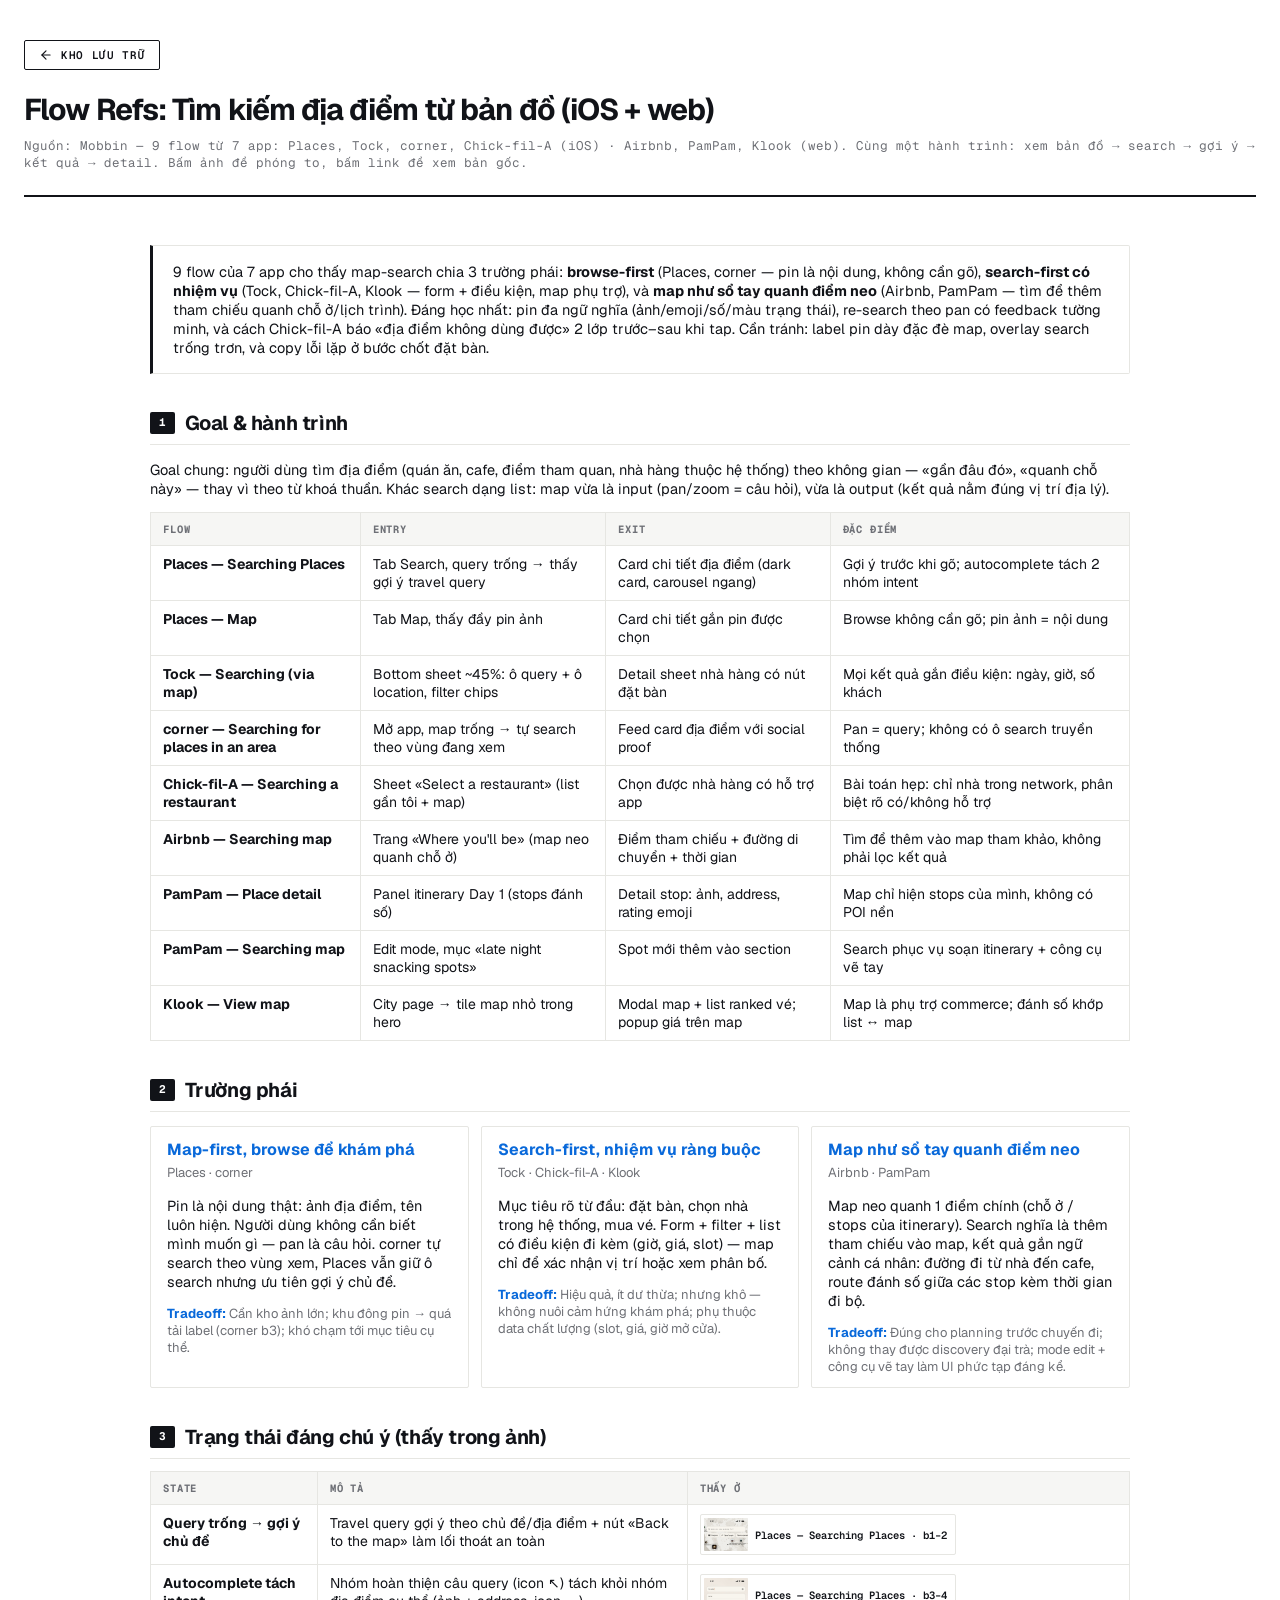
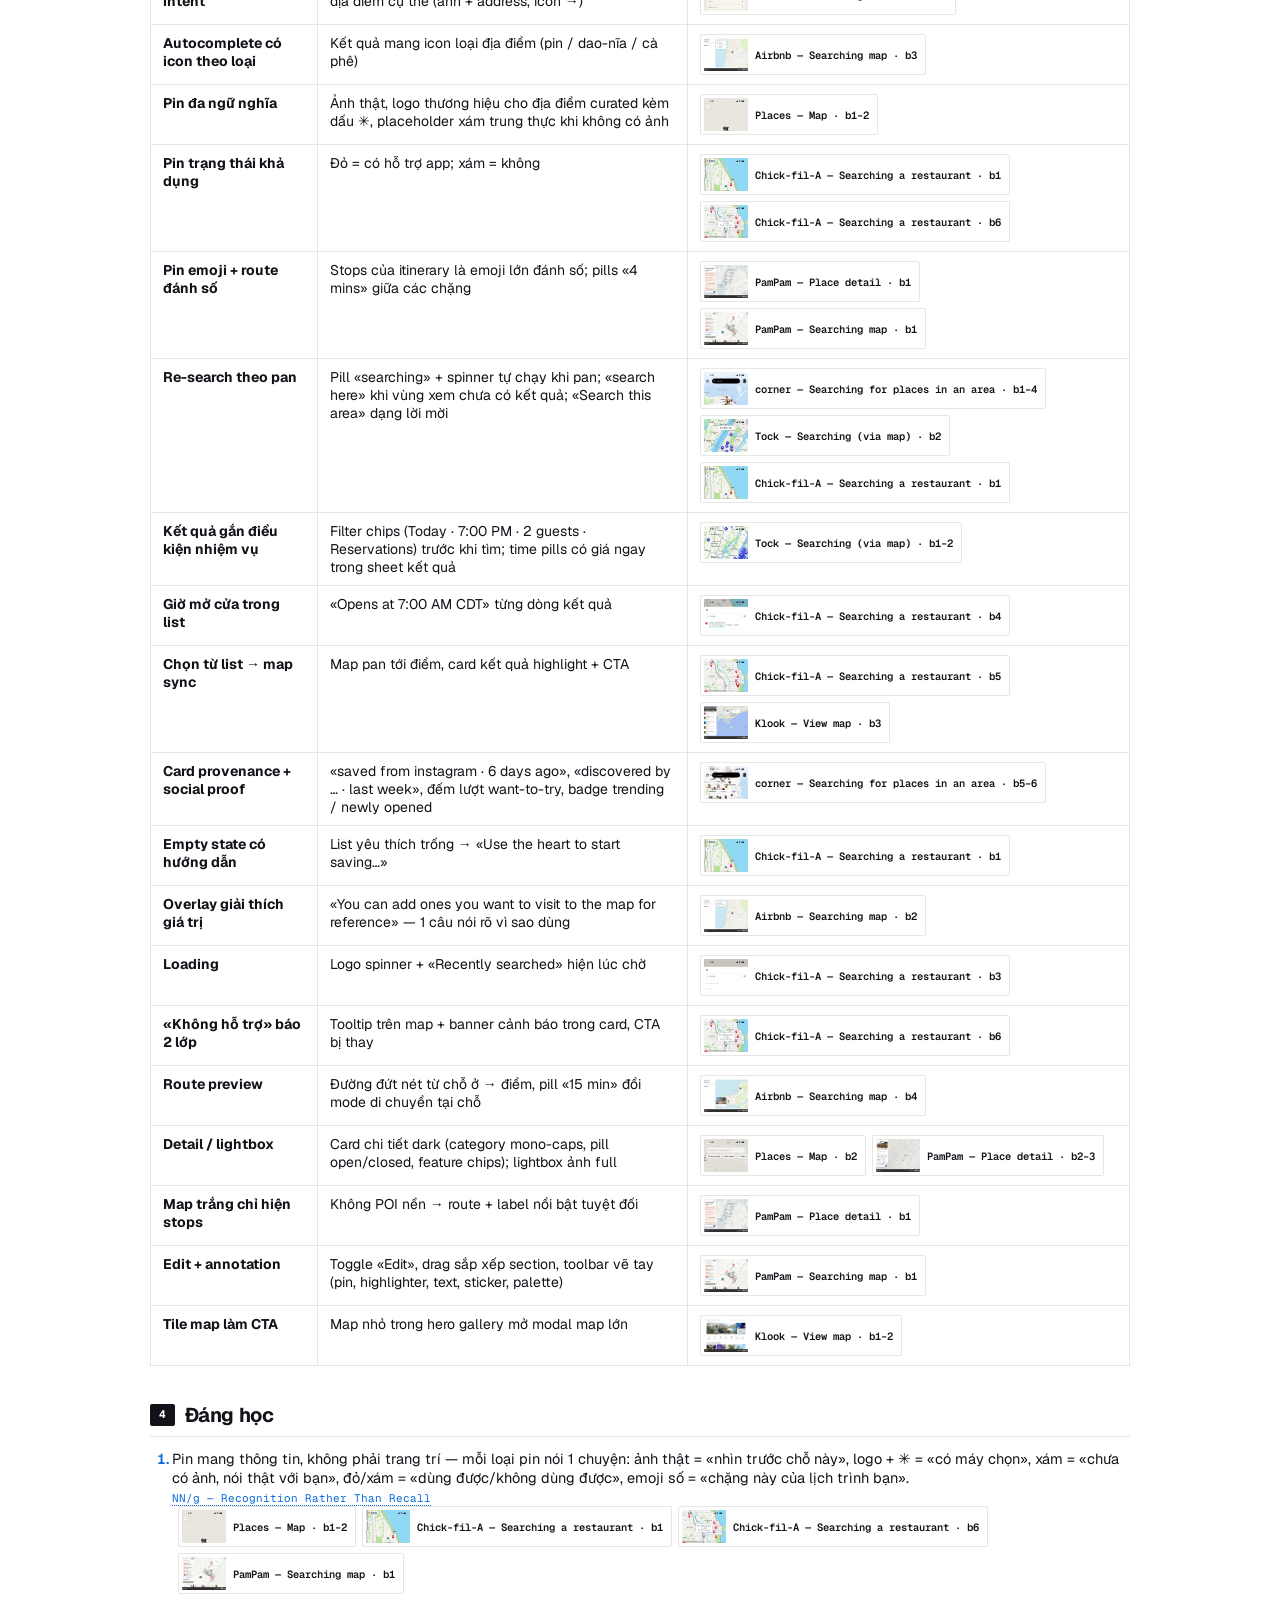
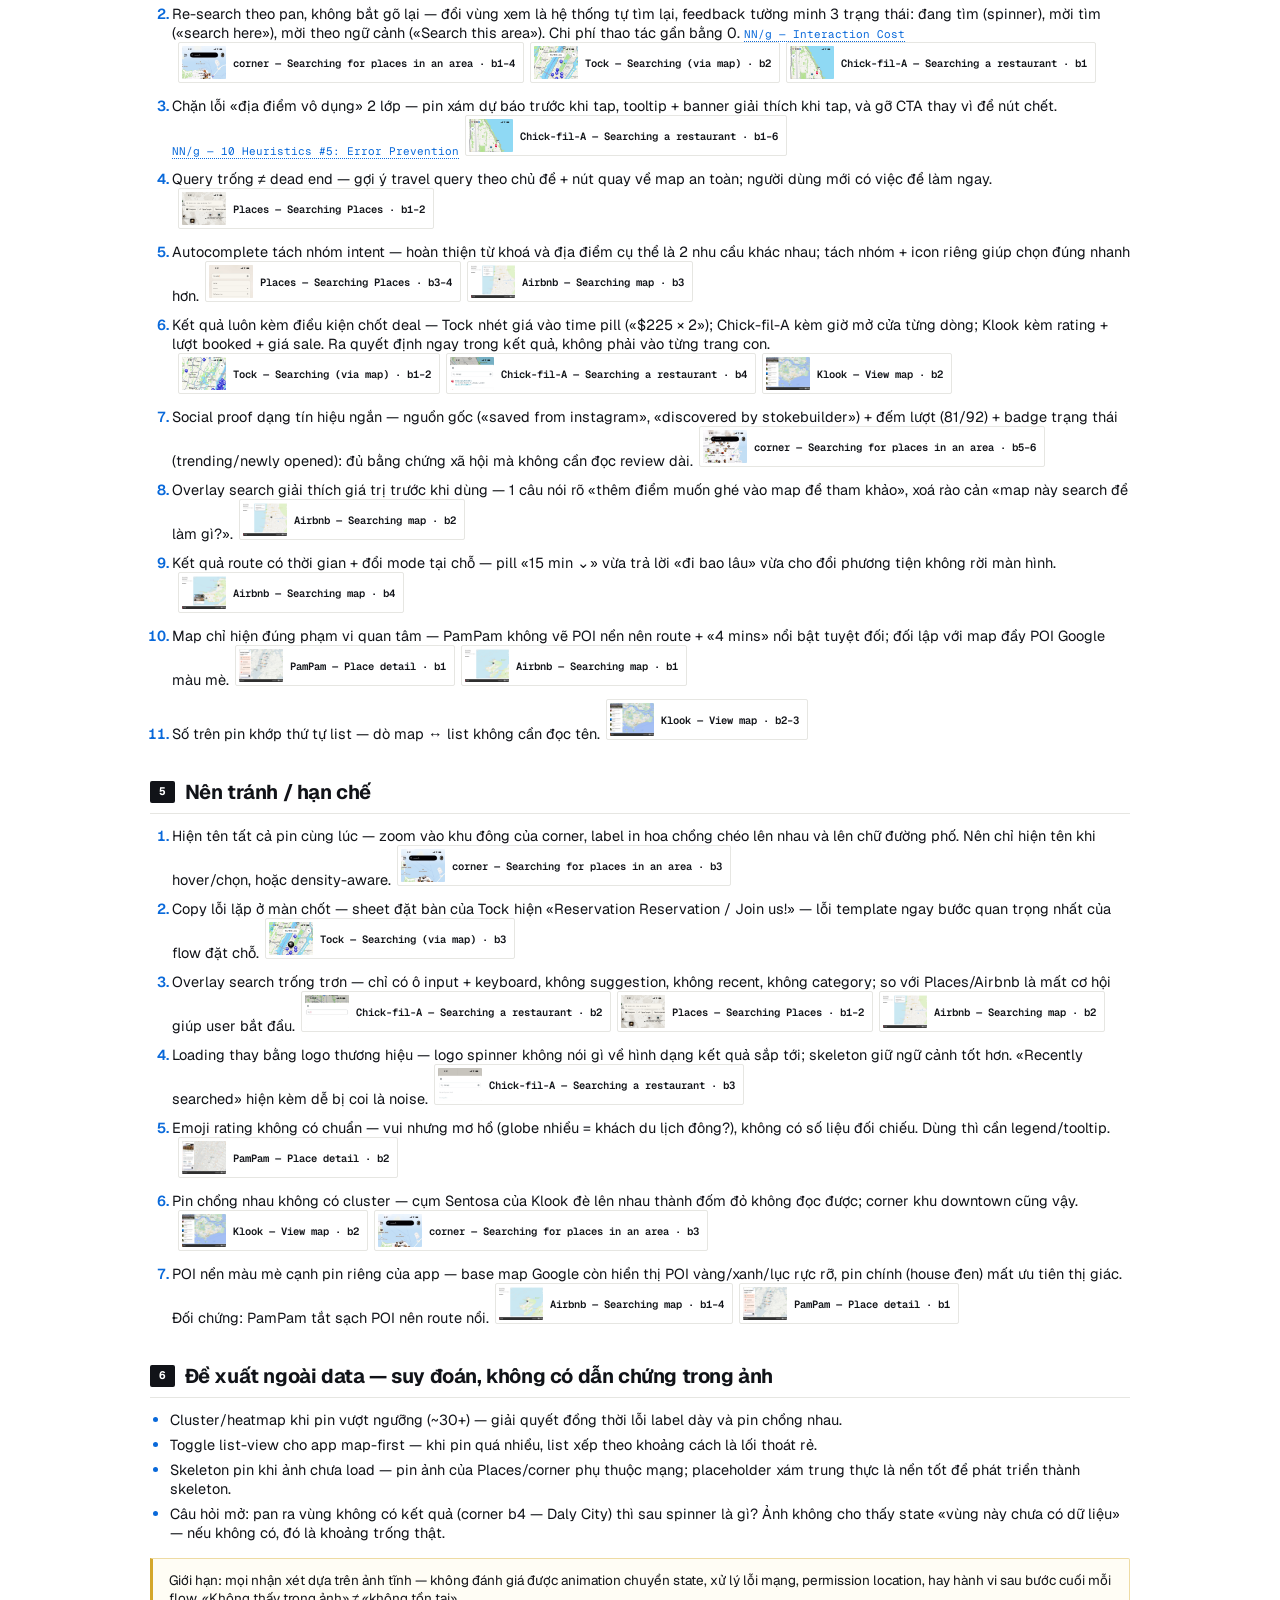
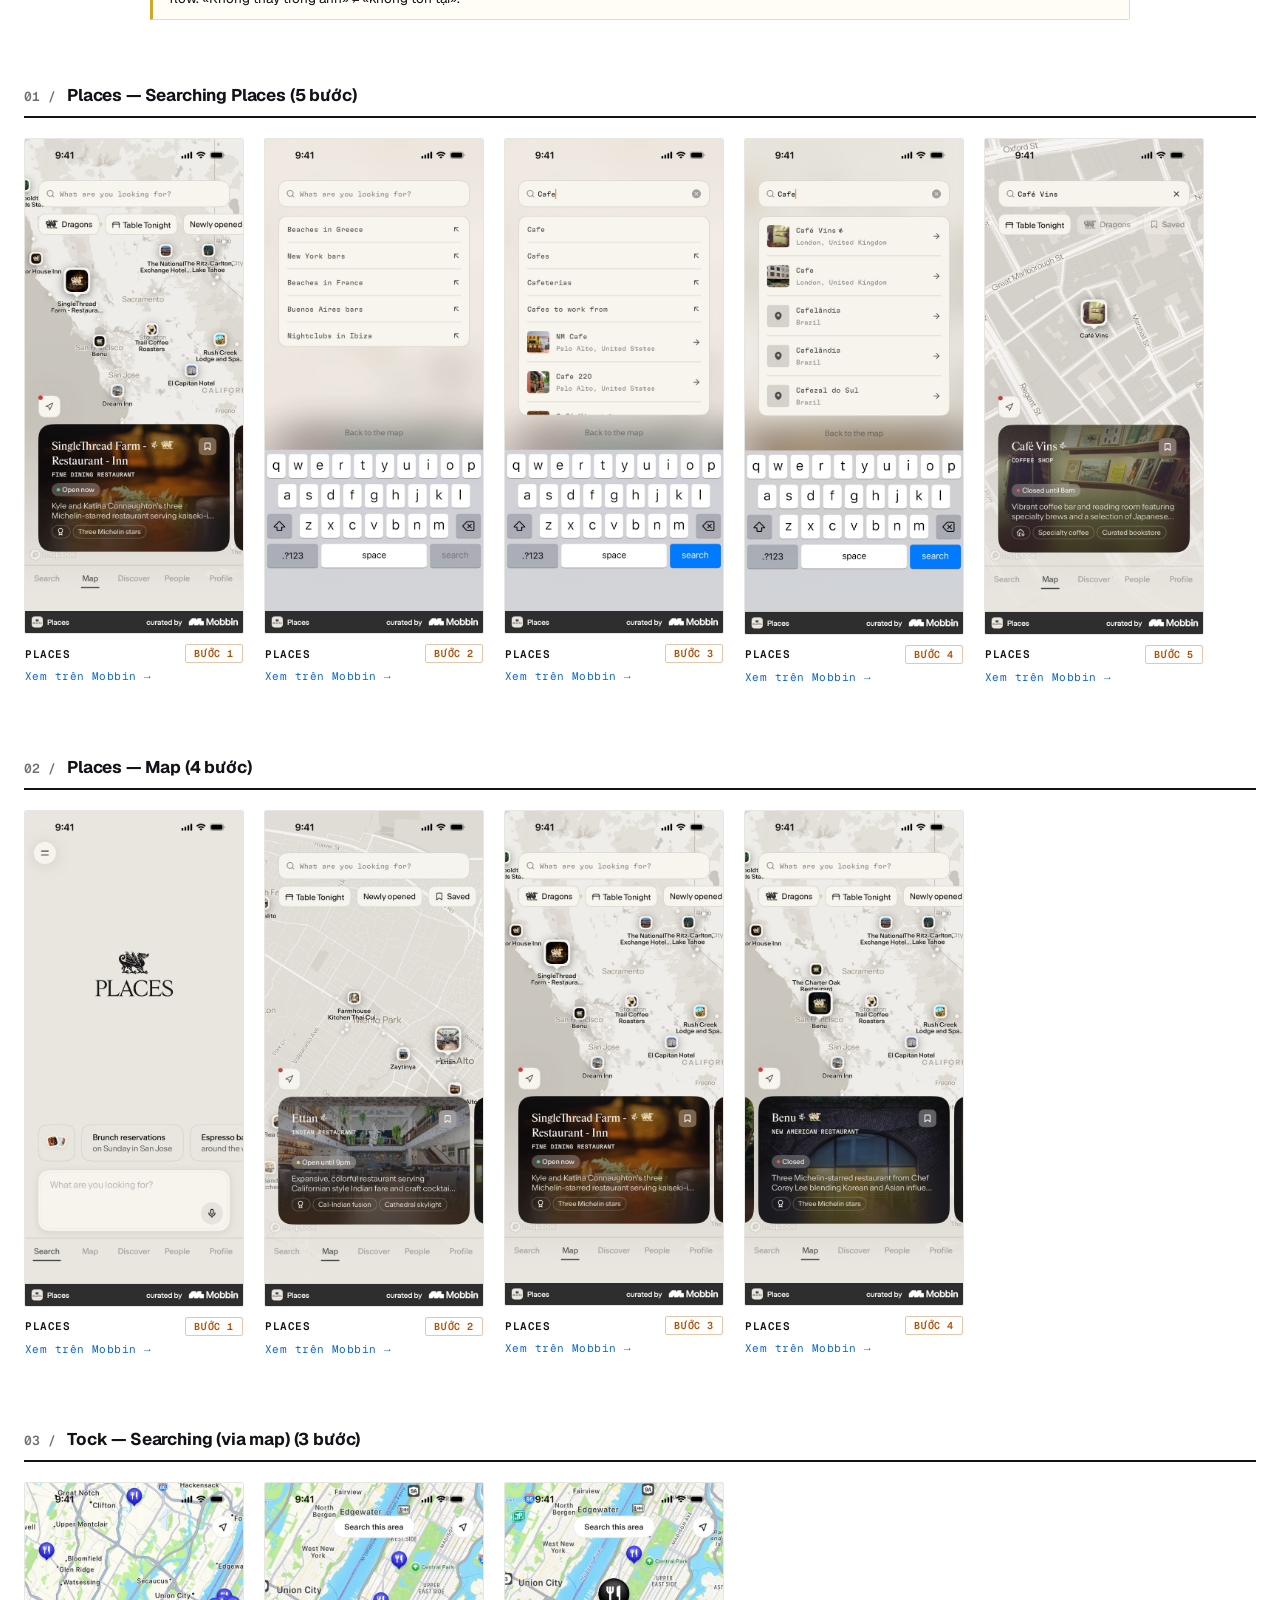
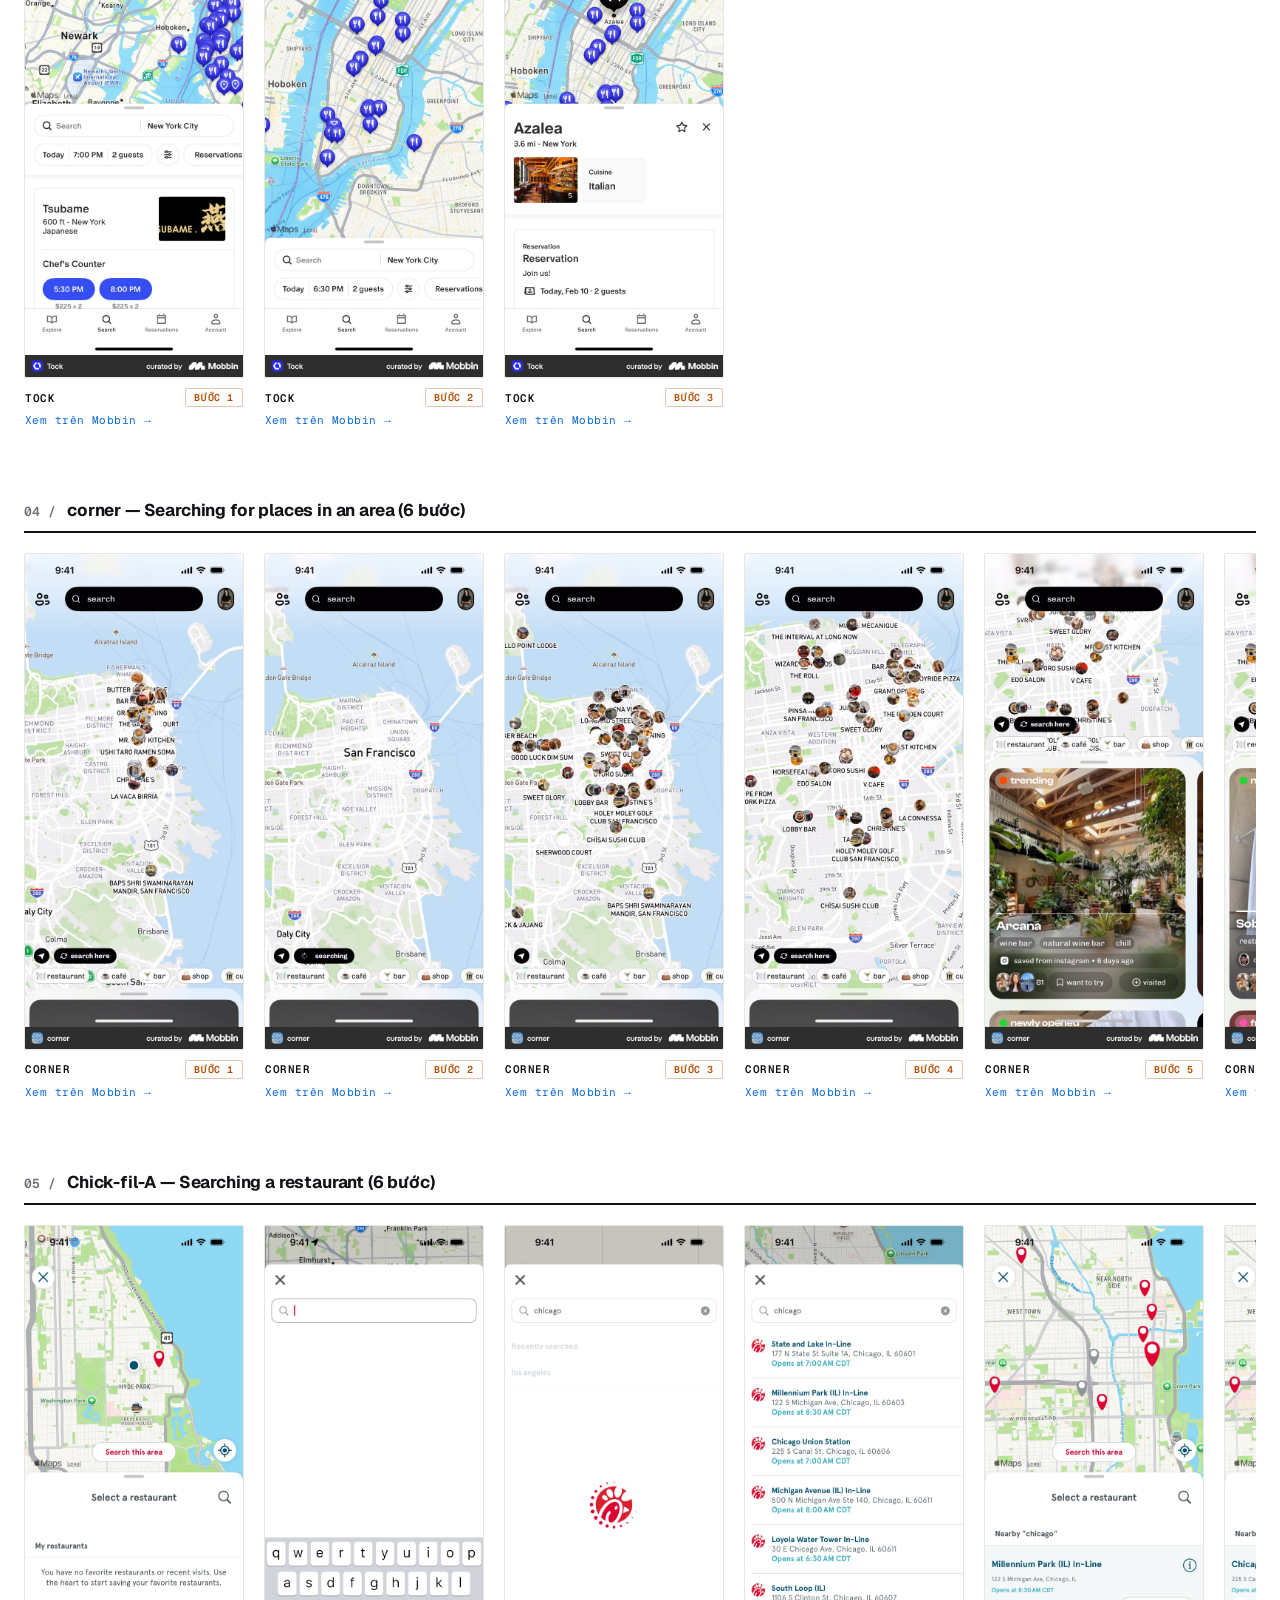
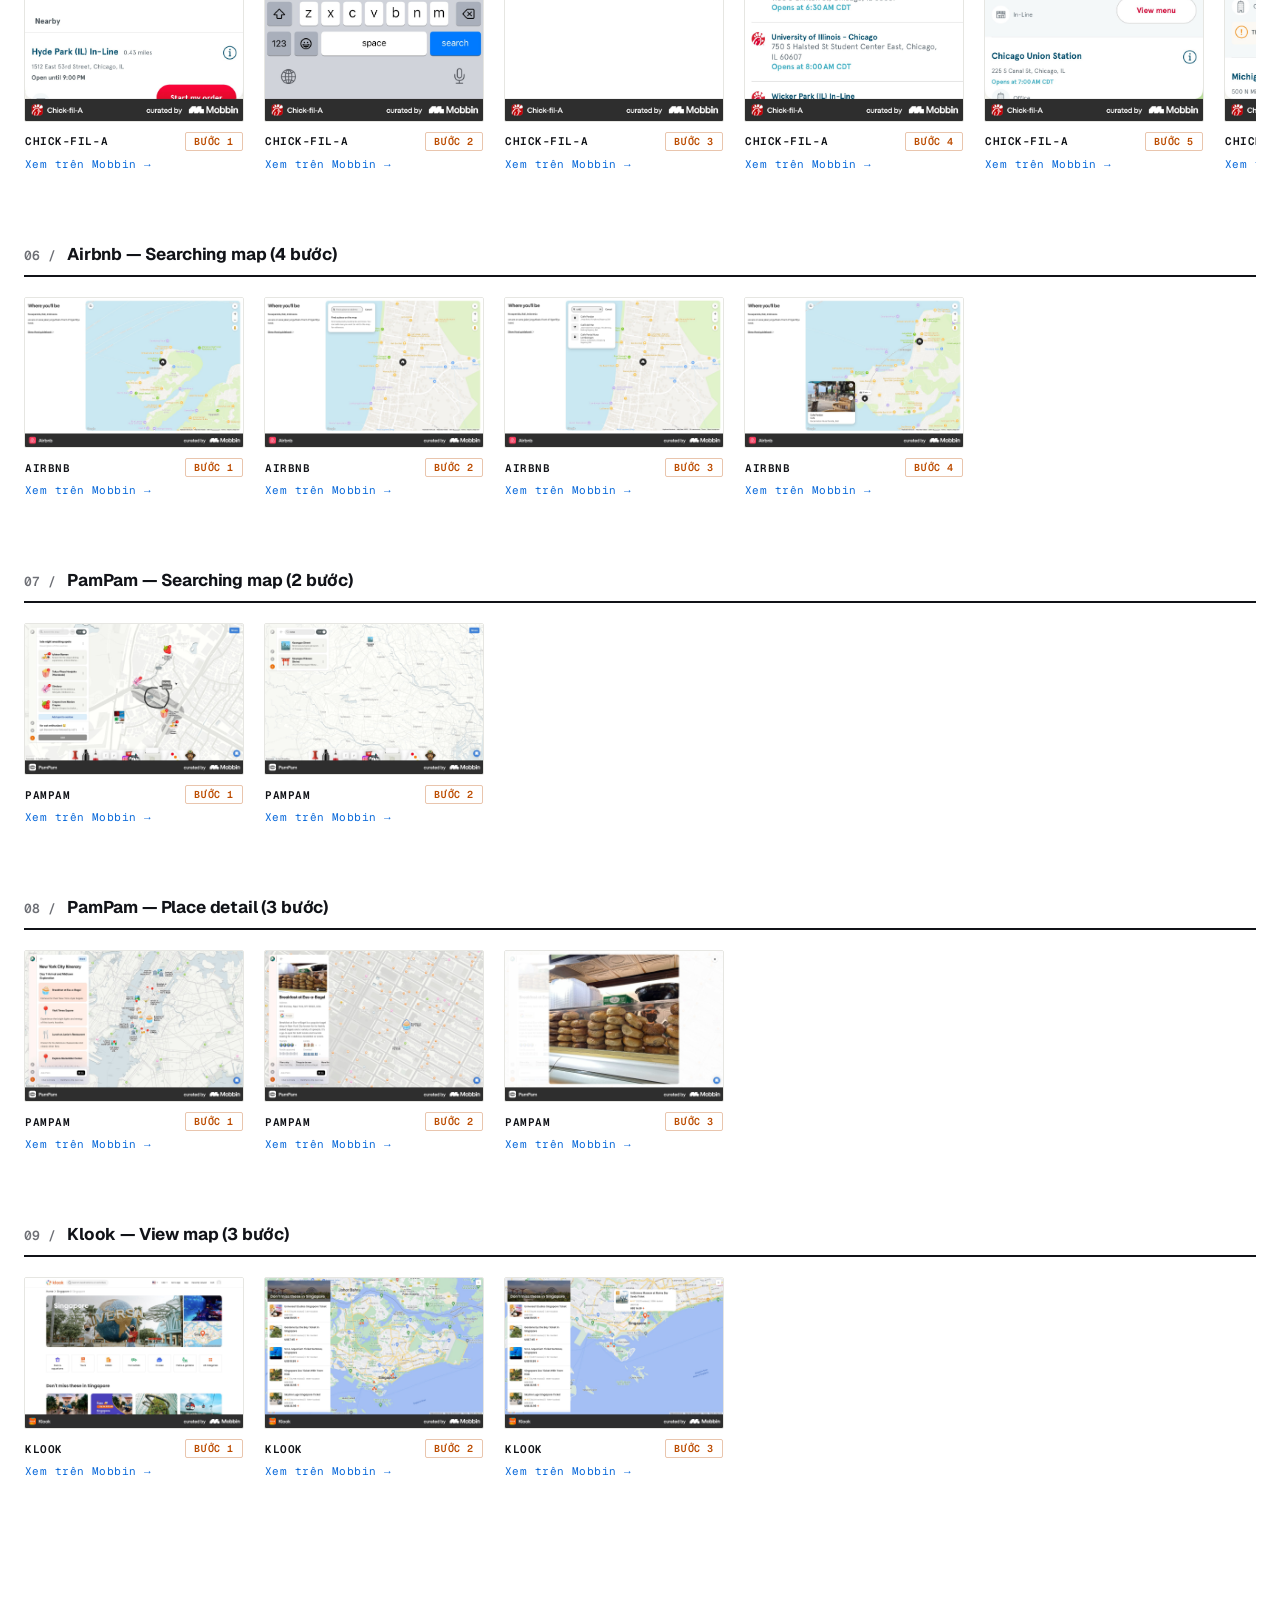
==== commit e094e04b: "Places map-search: 9 flows + UX review, source index for references - research/places-map-search: ex" ====
--- a/research/places-map-search.html
+++ b/research/places-map-search.html
@@ -398,7 +398,610 @@
         }
       ]
     }
-  ]
+  ],
+  review:   {
+    "tldr": "9 flow của 7 app cho thấy map-search chia 3 trường phái: <b>browse-first</b> (Places, corner — pin là nội dung, không cần gõ), <b>search-first có nhiệm vụ</b> (Tock, Chick-fil-A, Klook — form + điều kiện, map phụ trợ), và <b>map như sổ tay quanh điểm neo</b> (Airbnb, PamPam — tìm để thêm tham chiếu quanh chỗ ở/lịch trình). Đáng học nhất: pin đa ngữ nghĩa (ảnh/emoji/số/màu trạng thái), re-search theo pan có feedback tường minh, và cách Chick-fil-A báo «địa điểm không dùng được» 2 lớp trước–sau khi tap. Cần tránh: label pin dày đặc đè map, overlay search trống trơn, và copy lỗi lặp ở bước chốt đặt bàn.",
+    "goal": {
+      "intro": "Goal chung: người dùng tìm địa điểm (quán ăn, cafe, điểm tham quan, nhà hàng thuộc hệ thống) theo không gian — «gần đâu đó», «quanh chỗ này» — thay vì theo từ khoá thuần. Khác search dạng list: map vừa là input (pan/zoom = câu hỏi), vừa là output (kết quả nằm đúng vị trí địa lý).",
+      "rows": [
+        {
+          "flow": "Places — Searching Places",
+          "entry": "Tab Search, query trống → thấy gợi ý travel query",
+          "exit": "Card chi tiết địa điểm (dark card, carousel ngang)",
+          "note": "Gợi ý trước khi gõ; autocomplete tách 2 nhóm intent"
+        },
+        {
+          "flow": "Places — Map",
+          "entry": "Tab Map, thấy đầy pin ảnh",
+          "exit": "Card chi tiết gắn pin được chọn",
+          "note": "Browse không cần gõ; pin ảnh = nội dung"
+        },
+        {
+          "flow": "Tock — Searching (via map)",
+          "entry": "Bottom sheet ~45%: ô query + ô location, filter chips",
+          "exit": "Detail sheet nhà hàng có nút đặt bàn",
+          "note": "Mọi kết quả gắn điều kiện: ngày, giờ, số khách"
+        },
+        {
+          "flow": "corner — Searching for places in an area",
+          "entry": "Mở app, map trống → tự search theo vùng đang xem",
+          "exit": "Feed card địa điểm với social proof",
+          "note": "Pan = query; không có ô search truyền thống"
+        },
+        {
+          "flow": "Chick-fil-A — Searching a restaurant",
+          "entry": "Sheet «Select a restaurant» (list gần tôi + map)",
+          "exit": "Chọn được nhà hàng có hỗ trợ app",
+          "note": "Bài toán hẹp: chỉ nhà trong network, phân biệt rõ có/không hỗ trợ"
+        },
+        {
+          "flow": "Airbnb — Searching map",
+          "entry": "Trang «Where you'll be» (map neo quanh chỗ ở)",
+          "exit": "Điểm tham chiếu + đường di chuyển + thời gian",
+          "note": "Tìm để thêm vào map tham khảo, không phải lọc kết quả"
+        },
+        {
+          "flow": "PamPam — Place detail",
+          "entry": "Panel itinerary Day 1 (stops đánh số)",
+          "exit": "Detail stop: ảnh, address, rating emoji",
+          "note": "Map chỉ hiện stops của mình, không có POI nền"
+        },
+        {
+          "flow": "PamPam — Searching map",
+          "entry": "Edit mode, mục «late night snacking spots»",
+          "exit": "Spot mới thêm vào section",
+          "note": "Search phục vụ soạn itinerary + công cụ vẽ tay"
+        },
+        {
+          "flow": "Klook — View map",
+          "entry": "City page → tile map nhỏ trong hero",
+          "exit": "Modal map + list ranked vé; popup giá trên map",
+          "note": "Map là phụ trợ commerce; đánh số khớp list ↔ map"
+        }
+      ]
+    },
+    "camps": {
+      "items": [
+        {
+          "name": "Map-first, browse để khám phá",
+          "apps": "Places · corner",
+          "desc": "Pin là nội dung thật: ảnh địa điểm, tên luôn hiện. Người dùng không cần biết mình muốn gì — pan là câu hỏi. corner tự search theo vùng xem, Places vẫn giữ ô search nhưng ưu tiên gợi ý chủ đề.",
+          "tradeoff": "Cần kho ảnh lớn; khu đông pin → quá tải label (corner b3); khó chạm tới mục tiêu cụ thể."
+        },
+        {
+          "name": "Search-first, nhiệm vụ ràng buộc",
+          "apps": "Tock · Chick-fil-A · Klook",
+          "desc": "Mục tiêu rõ từ đầu: đặt bàn, chọn nhà trong hệ thống, mua vé. Form + filter + list có điều kiện đi kèm (giờ, giá, slot) — map chỉ để xác nhận vị trí hoặc xem phân bố.",
+          "tradeoff": "Hiệu quả, ít dư thừa; nhưng khô — không nuôi cảm hứng khám phá; phụ thuộc data chất lượng (slot, giá, giờ mở cửa)."
+        },
+        {
+          "name": "Map như sổ tay quanh điểm neo",
+          "apps": "Airbnb · PamPam",
+          "desc": "Map neo quanh 1 điểm chính (chỗ ở / stops của itinerary). Search nghĩa là thêm tham chiếu vào map, kết quả gắn ngữ cảnh cá nhân: đường đi từ nhà đến cafe, route đánh số giữa các stop kèm thời gian đi bộ.",
+          "tradeoff": "Đúng cho planning trước chuyến đi; không thay được discovery đại trà; mode edit + công cụ vẽ tay làm UI phức tạp đáng kể."
+        }
+      ]
+    },
+    "states": {
+      "rows": [
+        {
+          "state": "Query trống → gợi ý chủ đề",
+          "desc": "Travel query gợi ý theo chủ đề/địa điểm + nút «Back to the map» làm lối thoát an toàn",
+          "refs": [
+            {
+              "section": "Places — Searching Places",
+              "steps": [
+                1,
+                2
+              ]
+            }
+          ]
+        },
+        {
+          "state": "Autocomplete tách intent",
+          "desc": "Nhóm hoàn thiện câu query (icon ↖) tách khỏi nhóm địa điểm cụ thể (ảnh + address, icon →)",
+          "refs": [
+            {
+              "section": "Places — Searching Places",
+              "steps": [
+                3,
+                4
+              ]
+            }
+          ]
+        },
+        {
+          "state": "Autocomplete có icon theo loại",
+          "desc": "Kết quả mang icon loại địa điểm (pin / dao-nĩa / cà phê)",
+          "refs": [
+            {
+              "section": "Airbnb — Searching map",
+              "step": 3
+            }
+          ]
+        },
+        {
+          "state": "Pin đa ngữ nghĩa",
+          "desc": "Ảnh thật, logo thương hiệu cho địa điểm curated kèm dấu ✳, placeholder xám trung thực khi không có ảnh",
+          "refs": [
+            {
+              "section": "Places — Map",
+              "steps": [
+                1,
+                2
+              ]
+            }
+          ]
+        },
+        {
+          "state": "Pin trạng thái khả dụng",
+          "desc": "Đỏ = có hỗ trợ app; xám = không",
+          "refs": [
+            {
+              "section": "Chick-fil-A — Searching a restaurant",
+              "step": 1
+            },
+            {
+              "section": "Chick-fil-A — Searching a restaurant",
+              "step": 6
+            }
+          ]
+        },
+        {
+          "state": "Pin emoji + route đánh số",
+          "desc": "Stops của itinerary là emoji lớn đánh số; pills «4 mins» giữa các chặng",
+          "refs": [
+            {
+              "section": "PamPam — Place detail",
+              "step": 1
+            },
+            {
+              "section": "PamPam — Searching map",
+              "step": 1
+            }
+          ]
+        },
+        {
+          "state": "Re-search theo pan",
+          "desc": "Pill «searching» + spinner tự chạy khi pan; «search here» khi vùng xem chưa có kết quả; «Search this area» dạng lời mời",
+          "refs": [
+            {
+              "section": "corner — Searching for places in an area",
+              "steps": [
+                1,
+                4
+              ]
+            },
+            {
+              "section": "Tock — Searching (via map)",
+              "step": 2
+            },
+            {
+              "section": "Chick-fil-A — Searching a restaurant",
+              "step": 1
+            }
+          ]
+        },
+        {
+          "state": "Kết quả gắn điều kiện nhiệm vụ",
+          "desc": "Filter chips (Today · 7:00 PM · 2 guests · Reservations) trước khi tìm; time pills có giá ngay trong sheet kết quả",
+          "refs": [
+            {
+              "section": "Tock — Searching (via map)",
+              "steps": [
+                1,
+                2
+              ]
+            }
+          ]
+        },
+        {
+          "state": "Giờ mở cửa trong list",
+          "desc": "«Opens at 7:00 AM CDT» từng dòng kết quả",
+          "refs": [
+            {
+              "section": "Chick-fil-A — Searching a restaurant",
+              "step": 4
+            }
+          ]
+        },
+        {
+          "state": "Chọn từ list → map sync",
+          "desc": "Map pan tới điểm, card kết quả highlight + CTA",
+          "refs": [
+            {
+              "section": "Chick-fil-A — Searching a restaurant",
+              "step": 5
+            },
+            {
+              "section": "Klook — View map",
+              "step": 3
+            }
+          ]
+        },
+        {
+          "state": "Card provenance + social proof",
+          "desc": "«saved from instagram · 6 days ago», «discovered by … · last week», đếm lượt want-to-try, badge trending / newly opened",
+          "refs": [
+            {
+              "section": "corner — Searching for places in an area",
+              "steps": [
+                5,
+                6
+              ]
+            }
+          ]
+        },
+        {
+          "state": "Empty state có hướng dẫn",
+          "desc": "List yêu thích trống → «Use the heart to start saving…»",
+          "refs": [
+            {
+              "section": "Chick-fil-A — Searching a restaurant",
+              "step": 1
+            }
+          ]
+        },
+        {
+          "state": "Overlay giải thích giá trị",
+          "desc": "«You can add ones you want to visit to the map for reference» — 1 câu nói rõ vì sao dùng",
+          "refs": [
+            {
+              "section": "Airbnb — Searching map",
+              "step": 2
+            }
+          ]
+        },
+        {
+          "state": "Loading",
+          "desc": "Logo spinner + «Recently searched» hiện lúc chờ",
+          "refs": [
+            {
+              "section": "Chick-fil-A — Searching a restaurant",
+              "step": 3
+            }
+          ]
+        },
+        {
+          "state": "«Không hỗ trợ» báo 2 lớp",
+          "desc": "Tooltip trên map + banner cảnh báo trong card, CTA bị thay",
+          "refs": [
+            {
+              "section": "Chick-fil-A — Searching a restaurant",
+              "step": 6
+            }
+          ]
+        },
+        {
+          "state": "Route preview",
+          "desc": "Đường đứt nét từ chỗ ở → điểm, pill «15 min» đổi mode di chuyển tại chỗ",
+          "refs": [
+            {
+              "section": "Airbnb — Searching map",
+              "step": 4
+            }
+          ]
+        },
+        {
+          "state": "Detail / lightbox",
+          "desc": "Card chi tiết dark (category mono-caps, pill open/closed, feature chips); lightbox ảnh full",
+          "refs": [
+            {
+              "section": "Places — Map",
+              "step": 2
+            },
+            {
+              "section": "PamPam — Place detail",
+              "steps": [
+                2,
+                3
+              ]
+            }
+          ]
+        },
+        {
+          "state": "Map trắng chỉ hiện stops",
+          "desc": "Không POI nền → route + label nổi bật tuyệt đối",
+          "refs": [
+            {
+              "section": "PamPam — Place detail",
+              "step": 1
+            }
+          ]
+        },
+        {
+          "state": "Edit + annotation",
+          "desc": "Toggle «Edit», drag sắp xếp section, toolbar vẽ tay (pin, highlighter, text, sticker, palette)",
+          "refs": [
+            {
+              "section": "PamPam — Searching map",
+              "step": 1
+            }
+          ]
+        },
+        {
+          "state": "Tile map làm CTA",
+          "desc": "Map nhỏ trong hero gallery mở modal map lớn",
+          "refs": [
+            {
+              "section": "Klook — View map",
+              "steps": [
+                1,
+                2
+              ]
+            }
+          ]
+        }
+      ]
+    },
+    "good": {
+      "items": [
+        {
+          "text": "Pin mang thông tin, không phải trang trí — mỗi loại pin nói 1 chuyện: ảnh thật = «nhìn trước chỗ này», logo + ✳ = «có máy chọn», xám = «chưa có ảnh, nói thật với bạn», đỏ/xám = «dùng được/không dùng được», emoji số = «chặng này của lịch trình bạn».",
+          "refs": [
+            {
+              "section": "Places — Map",
+              "steps": [
+                1,
+                2
+              ]
+            },
+            {
+              "section": "Chick-fil-A — Searching a restaurant",
+              "step": 1
+            },
+            {
+              "section": "Chick-fil-A — Searching a restaurant",
+              "step": 6
+            },
+            {
+              "section": "PamPam — Searching map",
+              "step": 1
+            }
+          ],
+          "linkLabel": "NN/g — Recognition Rather Than Recall",
+          "linkUrl": "https://www.nngroup.com/articles/recognition-and-recall/"
+        },
+        {
+          "text": "Re-search theo pan, không bắt gõ lại — đổi vùng xem là hệ thống tự tìm lại, feedback tường minh 3 trạng thái: đang tìm (spinner), mời tìm («search here»), mời theo ngữ cảnh («Search this area»). Chi phí thao tác gần bằng 0.",
+          "refs": [
+            {
+              "section": "corner — Searching for places in an area",
+              "steps": [
+                1,
+                4
+              ]
+            },
+            {
+              "section": "Tock — Searching (via map)",
+              "step": 2
+            },
+            {
+              "section": "Chick-fil-A — Searching a restaurant",
+              "step": 1
+            }
+          ],
+          "linkLabel": "NN/g — Interaction Cost",
+          "linkUrl": "https://www.nngroup.com/articles/interaction-cost-definition/"
+        },
+        {
+          "text": "Chặn lỗi «địa điểm vô dụng» 2 lớp — pin xám dự báo trước khi tap, tooltip + banner giải thích khi tap, và gỡ CTA thay vì để nút chết.",
+          "refs": [
+            {
+              "section": "Chick-fil-A — Searching a restaurant",
+              "steps": [
+                1,
+                6
+              ]
+            }
+          ],
+          "linkLabel": "NN/g — 10 Heuristics #5: Error Prevention",
+          "linkUrl": "https://www.nngroup.com/articles/ten-usability-heuristics/"
+        },
+        {
+          "text": "Query trống ≠ dead end — gợi ý travel query theo chủ đề + nút quay về map an toàn; người dùng mới có việc để làm ngay.",
+          "refs": [
+            {
+              "section": "Places — Searching Places",
+              "steps": [
+                1,
+                2
+              ]
+            }
+          ]
+        },
+        {
+          "text": "Autocomplete tách nhóm intent — hoàn thiện từ khoá và địa điểm cụ thể là 2 nhu cầu khác nhau; tách nhóm + icon riêng giúp chọn đúng nhanh hơn.",
+          "refs": [
+            {
+              "section": "Places — Searching Places",
+              "steps": [
+                3,
+                4
+              ]
+            },
+            {
+              "section": "Airbnb — Searching map",
+              "step": 3
+            }
+          ]
+        },
+        {
+          "text": "Kết quả luôn kèm điều kiện chốt deal — Tock nhét giá vào time pill («$225 × 2»); Chick-fil-A kèm giờ mở cửa từng dòng; Klook kèm rating + lượt booked + giá sale. Ra quyết định ngay trong kết quả, không phải vào từng trang con.",
+          "refs": [
+            {
+              "section": "Tock — Searching (via map)",
+              "steps": [
+                1,
+                2
+              ]
+            },
+            {
+              "section": "Chick-fil-A — Searching a restaurant",
+              "step": 4
+            },
+            {
+              "section": "Klook — View map",
+              "step": 2
+            }
+          ]
+        },
+        {
+          "text": "Social proof dạng tín hiệu ngắn — nguồn gốc («saved from instagram», «discovered by stokebuilder») + đếm lượt (81/92) + badge trạng thái (trending/newly opened): đủ bằng chứng xã hội mà không cần đọc review dài.",
+          "refs": [
+            {
+              "section": "corner — Searching for places in an area",
+              "steps": [
+                5,
+                6
+              ]
+            }
+          ]
+        },
+        {
+          "text": "Overlay search giải thích giá trị trước khi dùng — 1 câu nói rõ «thêm điểm muốn ghé vào map để tham khảo», xoá rào cản «map này search để làm gì?».",
+          "refs": [
+            {
+              "section": "Airbnb — Searching map",
+              "step": 2
+            }
+          ]
+        },
+        {
+          "text": "Kết quả route có thời gian + đổi mode tại chỗ — pill «15 min ⌄» vừa trả lời «đi bao lâu» vừa cho đổi phương tiện không rời màn hình.",
+          "refs": [
+            {
+              "section": "Airbnb — Searching map",
+              "step": 4
+            }
+          ]
+        },
+        {
+          "text": "Map chỉ hiện đúng phạm vi quan tâm — PamPam không vẽ POI nền nên route + «4 mins» nổi bật tuyệt đối; đối lập với map đầy POI Google màu mè.",
+          "refs": [
+            {
+              "section": "PamPam — Place detail",
+              "step": 1
+            },
+            {
+              "section": "Airbnb — Searching map",
+              "step": 1
+            }
+          ]
+        },
+        {
+          "text": "Số trên pin khớp thứ tự list — dò map ↔ list không cần đọc tên.",
+          "refs": [
+            {
+              "section": "Klook — View map",
+              "steps": [
+                2,
+                3
+              ]
+            }
+          ]
+        }
+      ]
+    },
+    "avoid": {
+      "items": [
+        {
+          "text": "Hiện tên tất cả pin cùng lúc — zoom vào khu đông của corner, label in hoa chồng chéo lên nhau và lên chữ đường phố. Nên chỉ hiện tên khi hover/chọn, hoặc density-aware.",
+          "refs": [
+            {
+              "section": "corner — Searching for places in an area",
+              "step": 3
+            }
+          ]
+        },
+        {
+          "text": "Copy lỗi lặp ở màn chốt — sheet đặt bàn của Tock hiện «Reservation Reservation / Join us!» — lỗi template ngay bước quan trọng nhất của flow đặt chỗ.",
+          "refs": [
+            {
+              "section": "Tock — Searching (via map)",
+              "step": 3
+            }
+          ]
+        },
+        {
+          "text": "Overlay search trống trơn — chỉ có ô input + keyboard, không suggestion, không recent, không category; so với Places/Airbnb là mất cơ hội giúp user bắt đầu.",
+          "refs": [
+            {
+              "section": "Chick-fil-A — Searching a restaurant",
+              "step": 2
+            },
+            {
+              "section": "Places — Searching Places",
+              "steps": [
+                1,
+                2
+              ]
+            },
+            {
+              "section": "Airbnb — Searching map",
+              "step": 2
+            }
+          ]
+        },
+        {
+          "text": "Loading thay bằng logo thương hiệu — logo spinner không nói gì về hình dạng kết quả sắp tới; skeleton giữ ngữ cảnh tốt hơn. «Recently searched» hiện kèm dễ bị coi là noise.",
+          "refs": [
+            {
+              "section": "Chick-fil-A — Searching a restaurant",
+              "step": 3
+            }
+          ]
+        },
+        {
+          "text": "Emoji rating không có chuẩn — vui nhưng mơ hồ (globe nhiều = khách du lịch đông?), không có số liệu đối chiếu. Dùng thì cần legend/tooltip.",
+          "refs": [
+            {
+              "section": "PamPam — Place detail",
+              "step": 2
+            }
+          ]
+        },
+        {
+          "text": "Pin chồng nhau không có cluster — cụm Sentosa của Klook đè lên nhau thành đốm đỏ không đọc được; corner khu downtown cũng vậy.",
+          "refs": [
+            {
+              "section": "Klook — View map",
+              "step": 2
+            },
+            {
+              "section": "corner — Searching for places in an area",
+              "step": 3
+            }
+          ]
+        },
+        {
+          "text": "POI nền màu mè cạnh pin riêng của app — base map Google còn hiển thị POI vàng/xanh/lục rực rỡ, pin chính (house đen) mất ưu tiên thị giác. Đối chứng: PamPam tắt sạch POI nên route nổi.",
+          "refs": [
+            {
+              "section": "Airbnb — Searching map",
+              "steps": [
+                1,
+                4
+              ]
+            },
+            {
+              "section": "PamPam — Place detail",
+              "step": 1
+            }
+          ]
+        }
+      ]
+    },
+    "ideas": {
+      "items": [
+        "Cluster/heatmap khi pin vượt ngưỡng (~30+) — giải quyết đồng thời lỗi label dày và pin chồng nhau.",
+        "Toggle list-view cho app map-first — khi pin quá nhiều, list xếp theo khoảng cách là lối thoát rẻ.",
+        "Skeleton pin khi ảnh chưa load — pin ảnh của Places/corner phụ thuộc mạng; placeholder xám trung thực là nền tốt để phát triển thành skeleton.",
+        "Câu hỏi mở: pan ra vùng không có kết quả (corner b4 — Daly City) thì sau spinner là gì? Ảnh không cho thấy state «vùng này chưa có dữ liệu» — nếu không có, đó là khoảng trống thật."
+      ]
+    },
+    "note": "Giới hạn: mọi nhận xét dựa trên ảnh tĩnh — không đánh giá được animation chuyển state, xử lý lỗi mạng, permission location, hay hành vi sau bước cuối mỗi flow. «Không thấy trong ảnh» ≠ «không tồn tại»."
+  }
 };
 
 MobbinGallery.render(DATA);
--- a/assets/gallery.css
+++ b/assets/gallery.css
@@ -335,6 +335,33 @@
 .sources a { color: var(--accent); text-decoration: none; }
 .sources a:hover { text-decoration: underline; }
 
+/* flow review (DATA.review) — ref chip: thumbnail + bấm mở lightbox */
+.report ol { padding-left: 22px; margin: 8px 0; }
+.report ol > li { margin: 10px 0; font-size: 14.5px; }
+.report ol > li::marker { color: var(--accent); font-weight: 600; }
+.report .tradeoff { color: var(--text-muted); font-size: 13px; margin: 6px 0 0; }
+.refs { display: inline-flex; flex-wrap: wrap; gap: 6px; vertical-align: 3px; margin-left: 6px; }
+.report td .refs { vertical-align: top; margin-left: 0; }
+.ref {
+  display: inline-flex; align-items: center; gap: 7px;
+  font-family: var(--mono); font-size: 10.5px; font-weight: 600;
+  color: var(--text); background: var(--card-bg);
+  border: 1px solid var(--border); border-radius: 2px;
+  padding: 3px 8px 3px 3px; cursor: pointer;
+  transition: border-color 0.15s ease, background 0.15s ease;
+}
+.ref:hover { border-color: var(--border-strong); background: var(--report-chip-bg); }
+.ref img {
+  width: 44px; height: 33px; object-fit: cover; object-position: top;
+  background: #f4f4f2; display: block; border-radius: 1px;
+}
+.ref.missing { color: #cf222e; cursor: default; }
+.ext-link {
+  font-family: var(--mono); font-size: 11px; color: var(--accent);
+  text-decoration: none; border-bottom: 1px dotted currentColor; white-space: nowrap;
+}
+.ext-link:hover { border-bottom-style: solid; }
+
 .lightbox {
   position: fixed;
   inset: 0;
